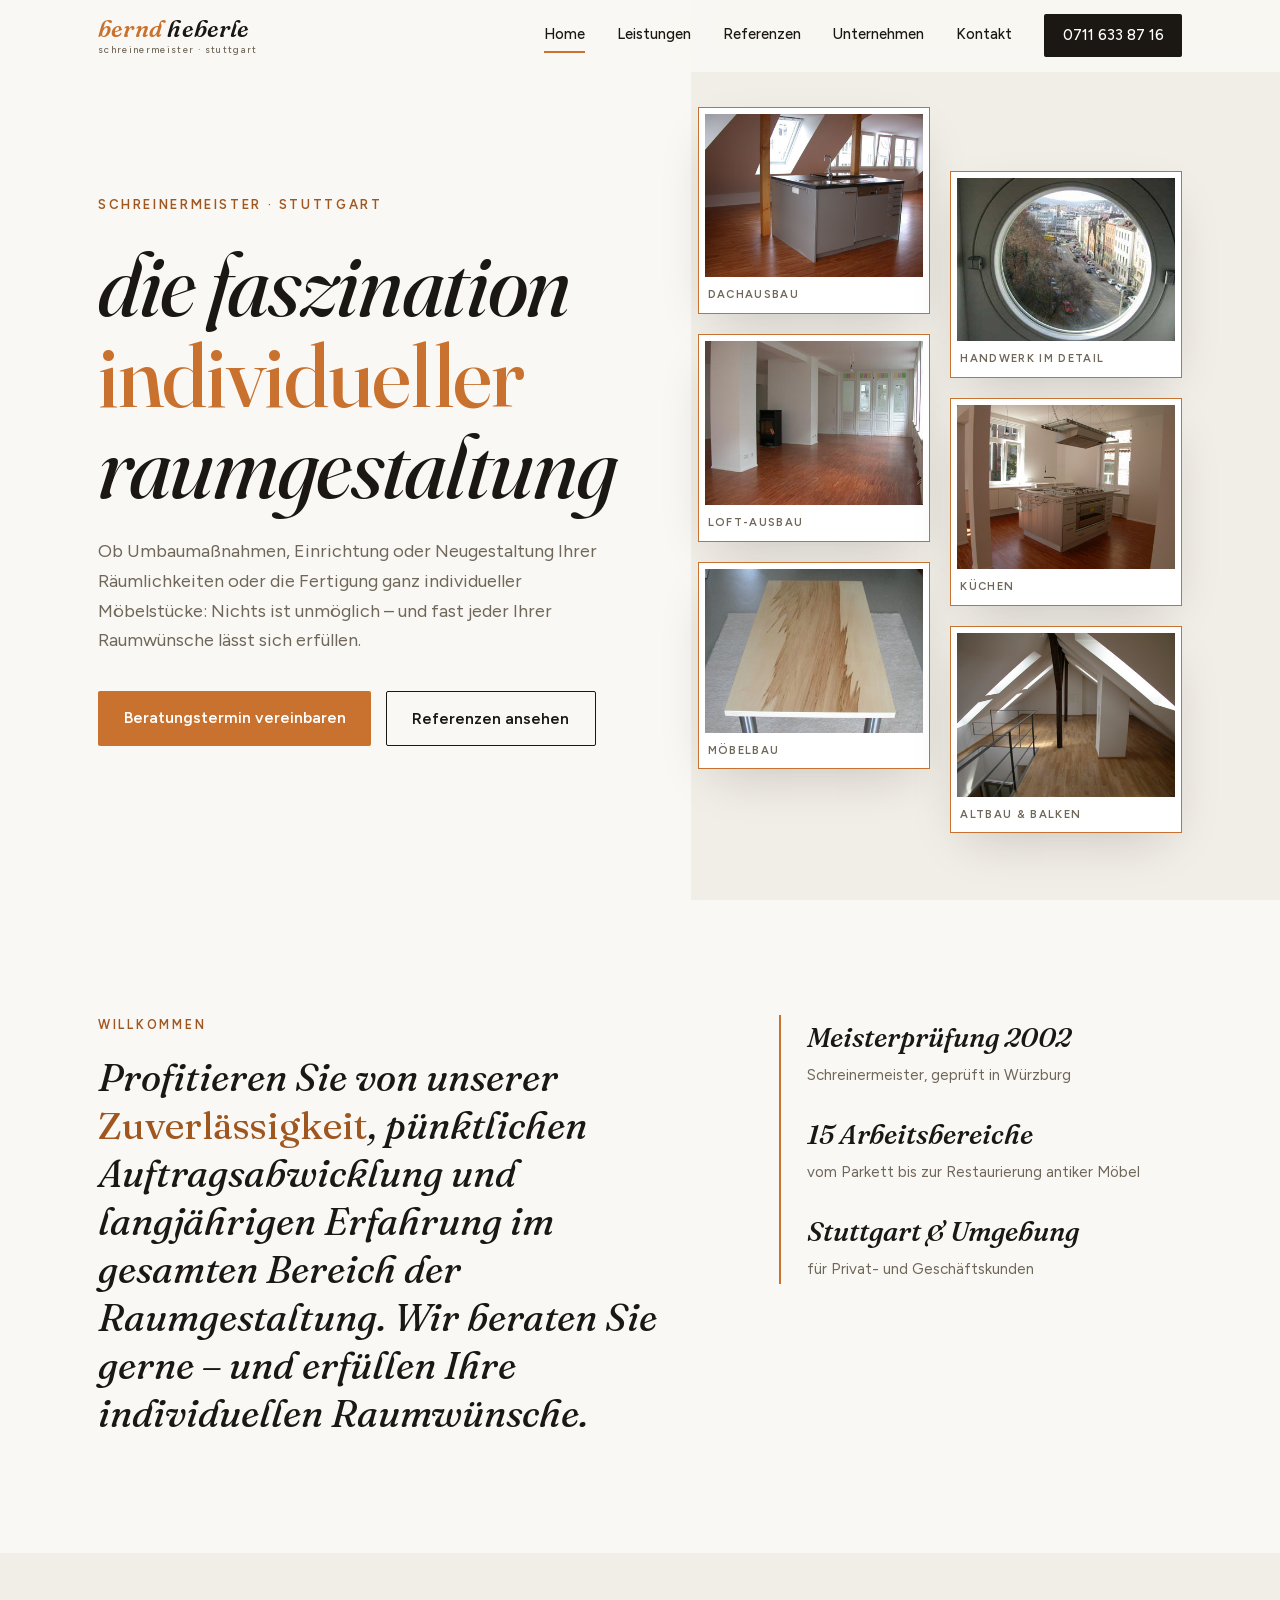
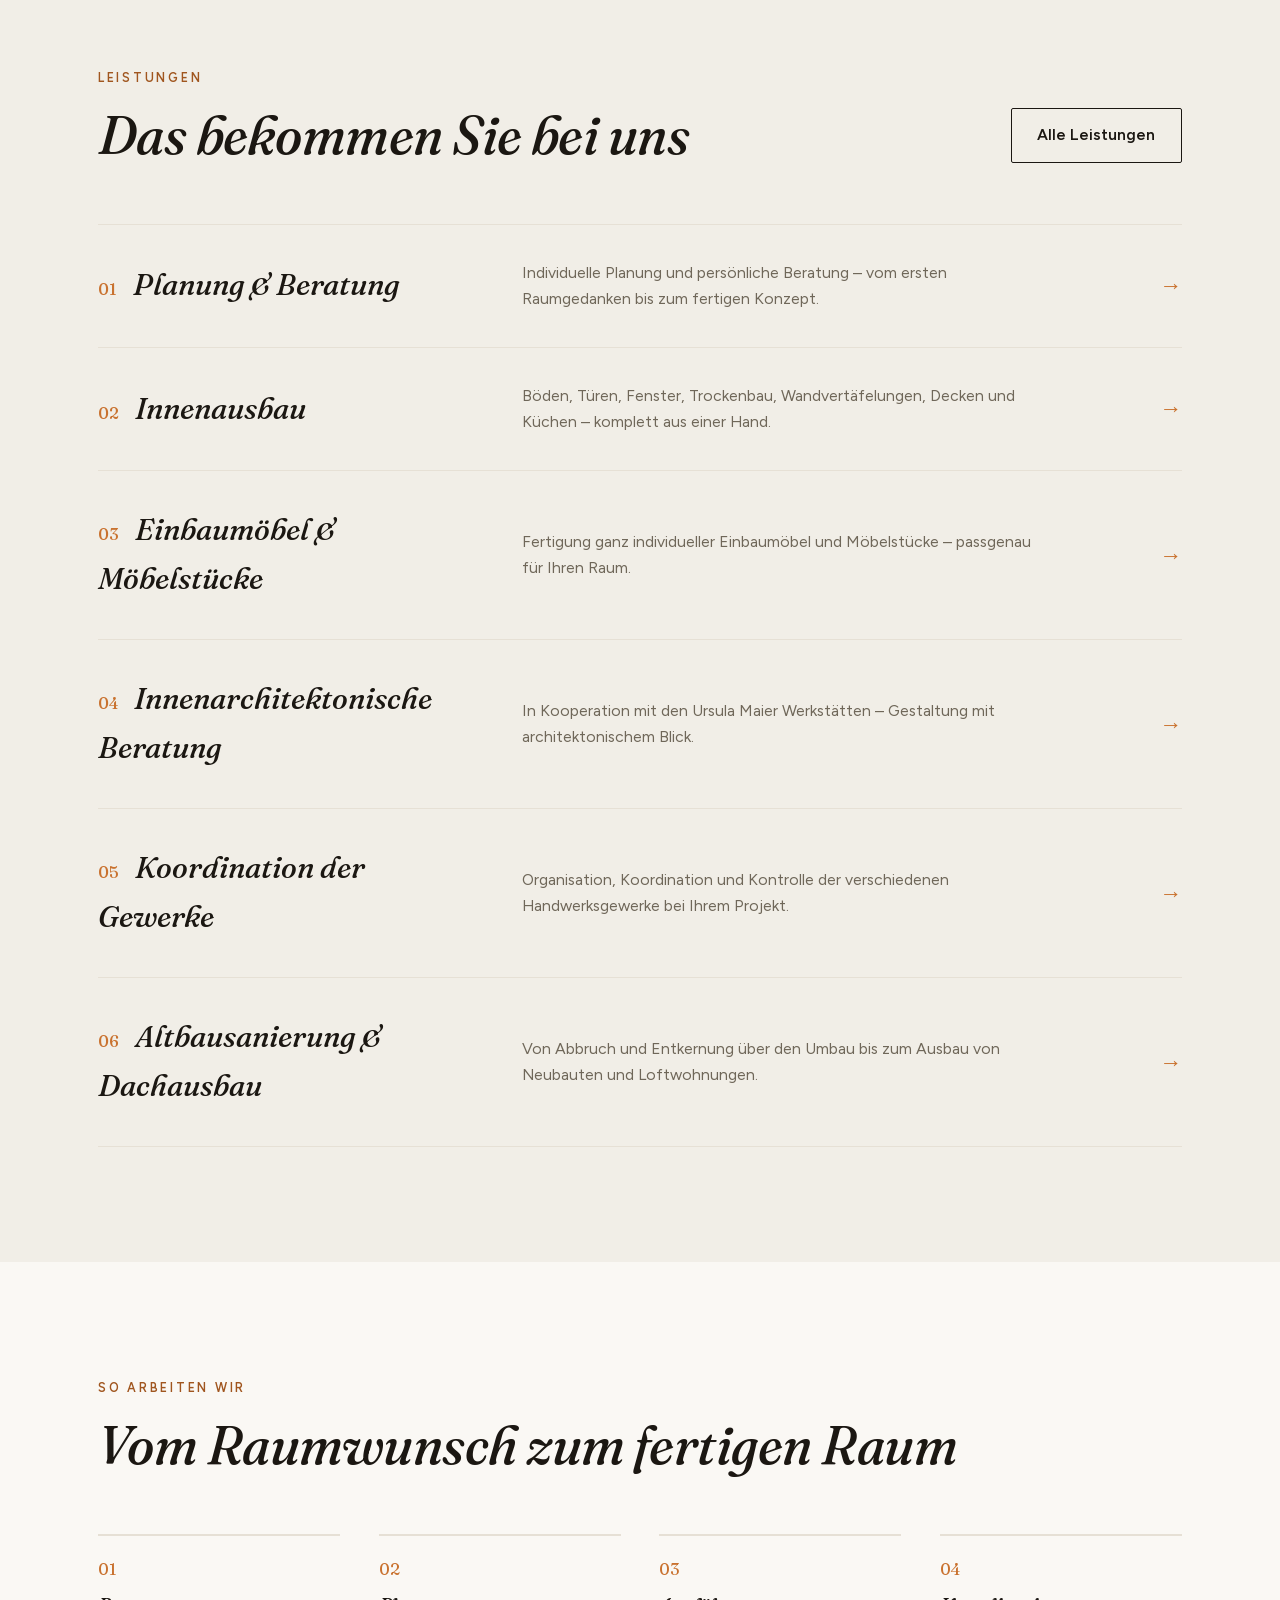
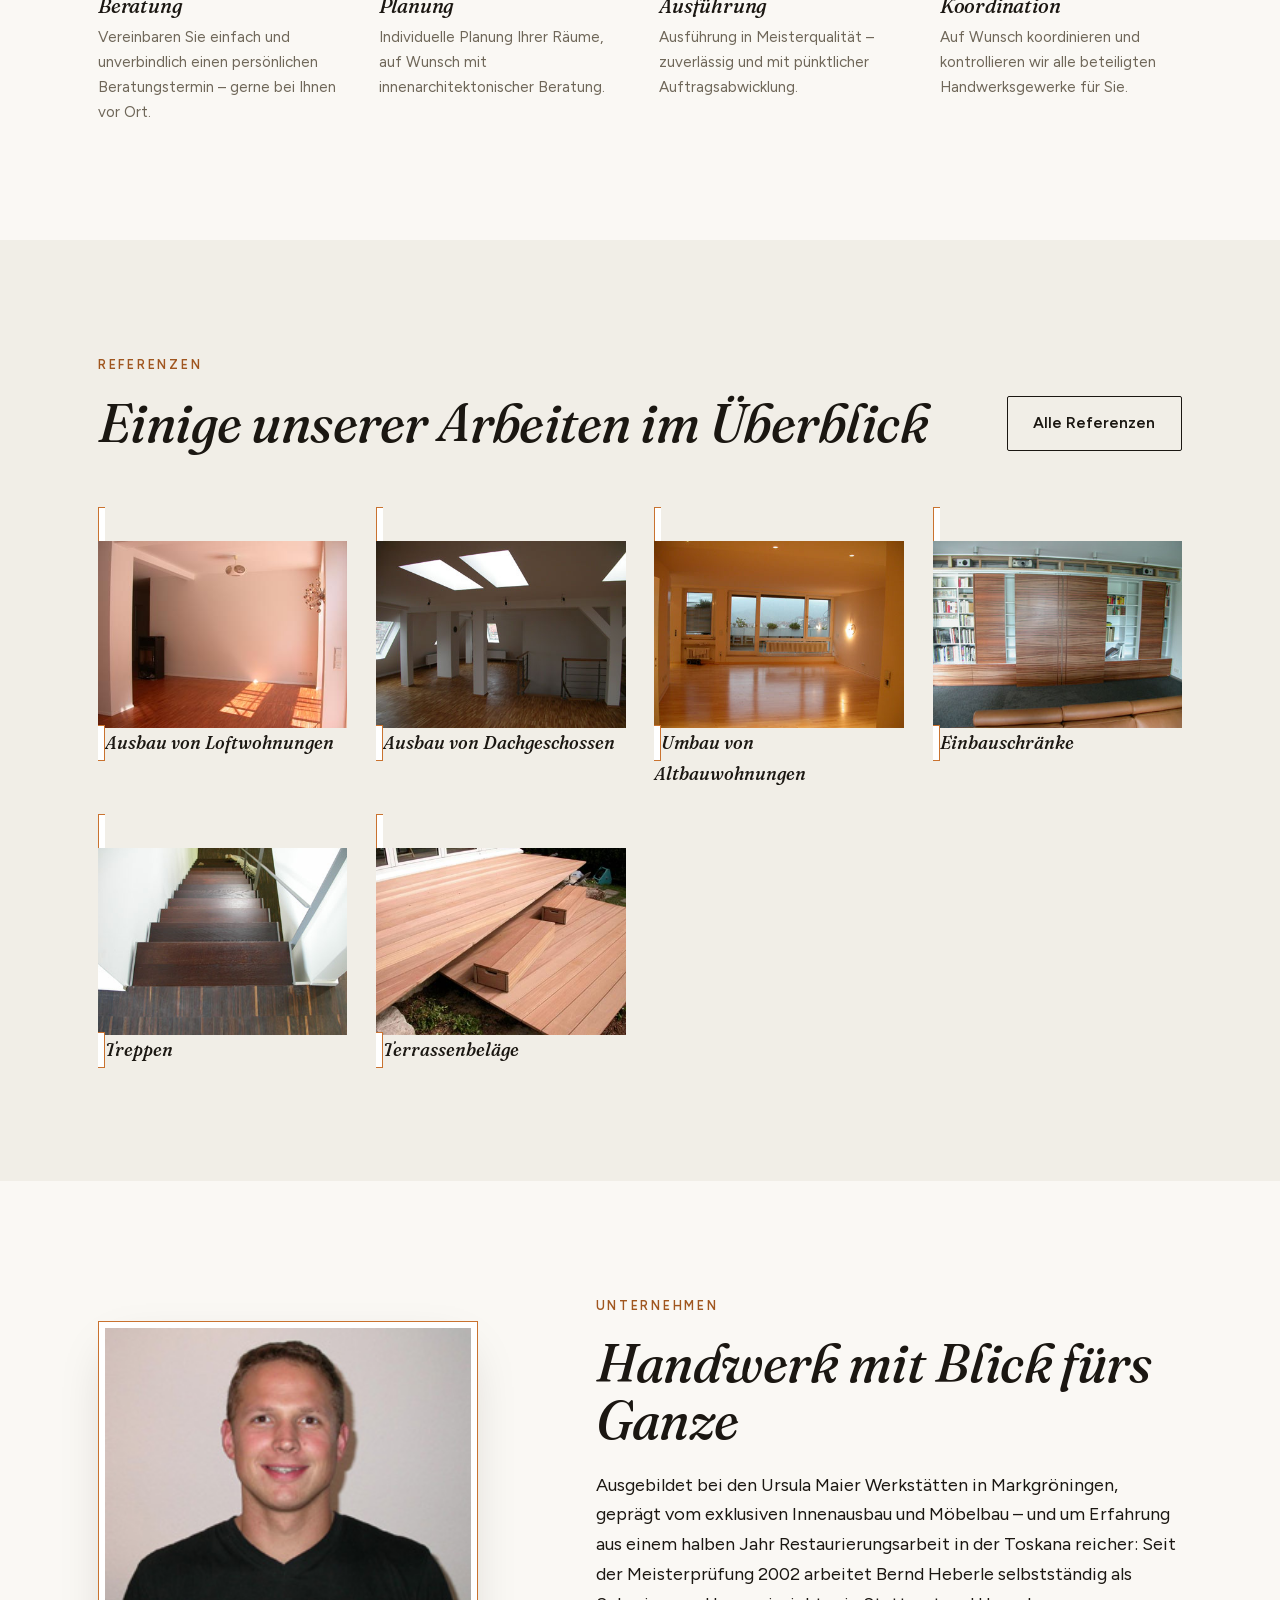
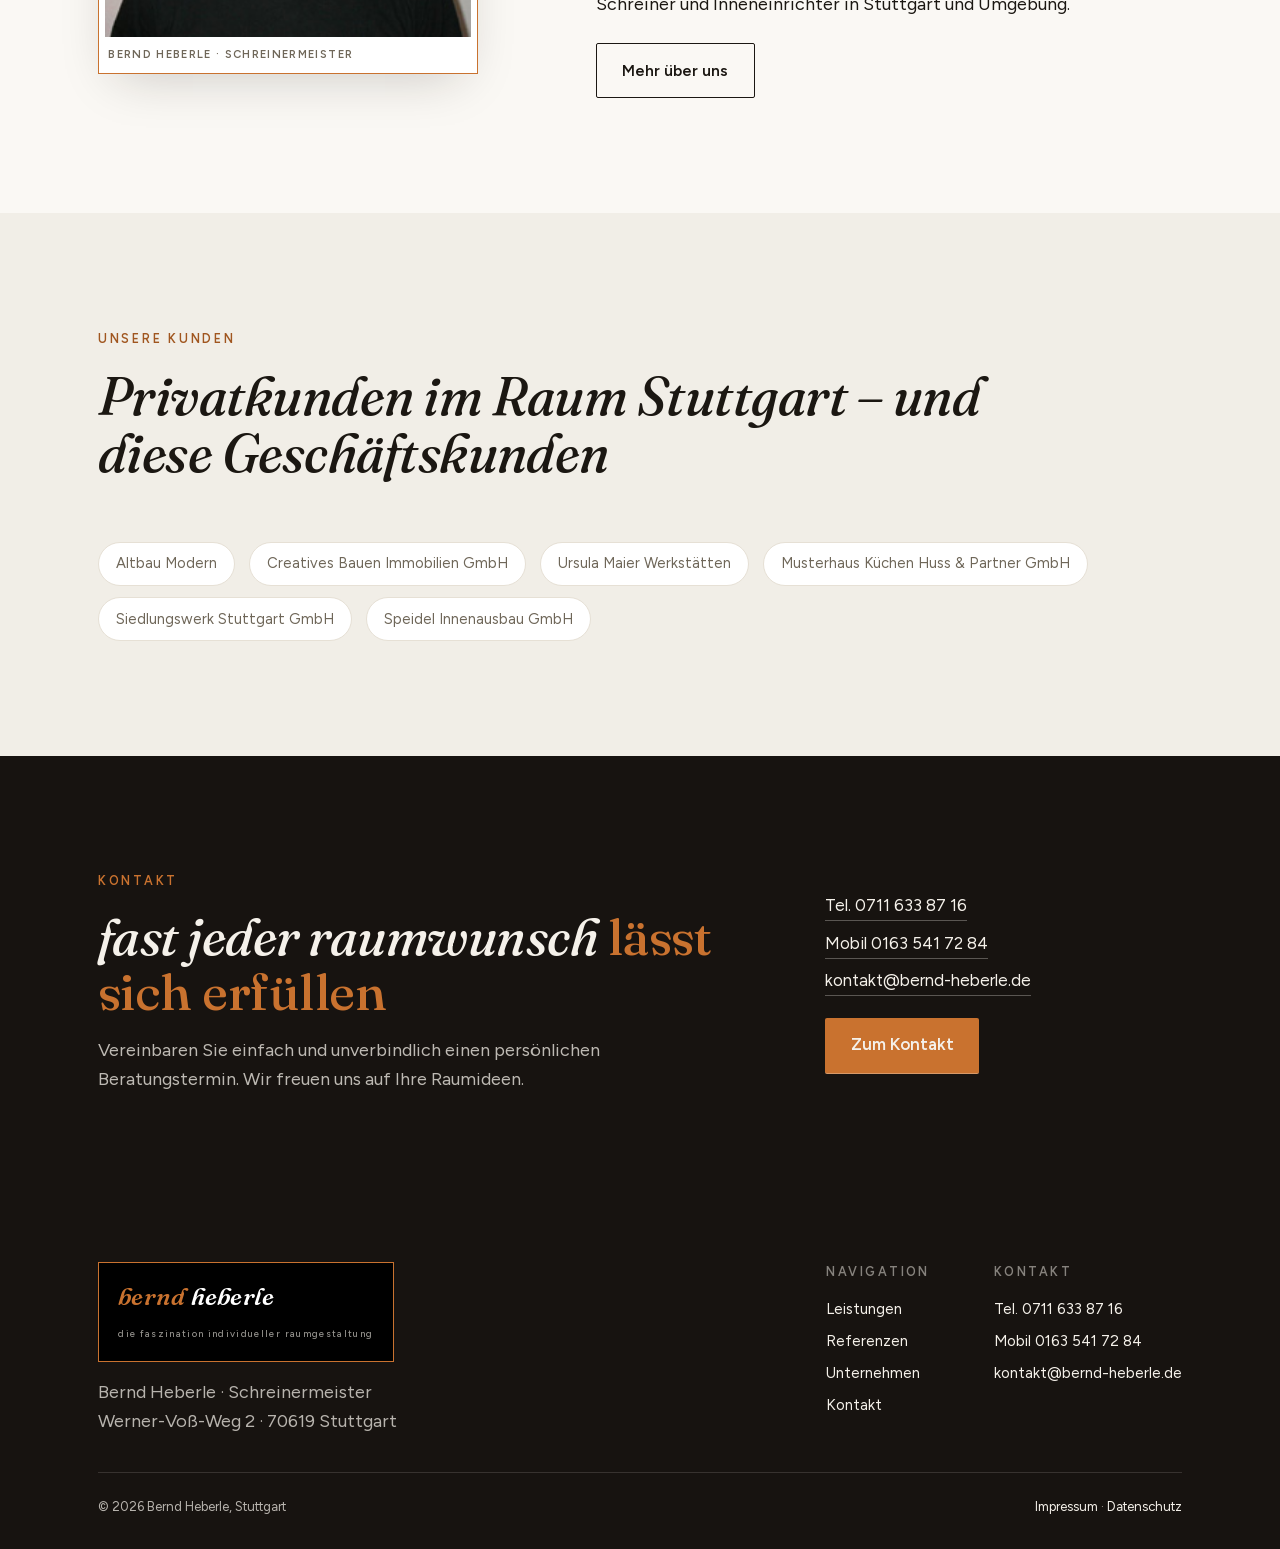
==== index.html @ 31921770 "Relaunch-Vorschau Bernd Heberle Schreinerei (Stuttgart)" ====
<!DOCTYPE html>
<html lang="de">
<head>
<meta charset="UTF-8">
<meta name="viewport" content="width=device-width, initial-scale=1.0">
<meta name="robots" content="noindex, nofollow">
<title>Bernd Heberle – Schreinermeister Stuttgart | Die Faszination individueller Raumgestaltung</title>
<meta name="description" content="Bernd Heberle, Schreinermeister in Stuttgart: individuelle Raumgestaltung, Innenausbau, Einbaumöbel, Altbausanierung und Dachausbau – Beratung, Planung und Ausführung aus einer Hand.">
<link rel="preload" href="fonts/fraunces-var-latin.woff2" as="font" type="font/woff2" crossorigin>
<link rel="preload" href="fonts/figtree-var-latin.woff2" as="font" type="font/woff2" crossorigin>
<link rel="icon" href="favicon.svg" type="image/svg+xml">
<link rel="stylesheet" href="css/style.css">
<script type="application/ld+json">
{
  "@context": "https://schema.org",
  "@type": "LocalBusiness",
  "name": "Bernd Heberle – Schreinermeister",
  "description": "Individuelle Raumgestaltung, Innenausbau, Einbaumöbel, Altbausanierung und Dachausbau in Stuttgart und Umgebung.",
  "address": {
    "@type": "PostalAddress",
    "streetAddress": "Werner-Voß-Weg 2",
    "postalCode": "70619",
    "addressLocality": "Stuttgart",
    "addressCountry": "DE"
  },
  "telephone": "+4971163387 16",
  "email": "kontakt@bernd-heberle.de",
  "url": "https://www.bernd-heberle.de/",
  "areaServed": "Stuttgart und Umgebung"
}
</script>
</head>
<body>
<a class="skip" href="#main">Zum Inhalt springen</a>

<header class="nav" id="nav">
  <div class="nav__inner">
    <a class="brand" href="index.html" aria-label="bernd heberle – Startseite">
      <span class="brand__mark"><em>bernd</em>&nbsp;heberle</span>
      <span class="brand__sub">schreinermeister · stuttgart</span>
    </a>
    <button class="nav__burger" id="navBurger" aria-label="Menü öffnen" aria-expanded="false">
      <span></span><span></span><span></span>
    </button>
    <nav class="nav__links" aria-label="Hauptnavigation">
      <a href="index.html" aria-current="page">Home</a>
      <a href="leistungen.html">Leistungen</a>
      <a href="referenzen.html">Referenzen</a>
      <a href="unternehmen.html">Unternehmen</a>
      <a href="kontakt.html">Kontakt</a>
      <a class="nav__cta" href="tel:+497116338716">0711 633 87 16</a>
    </nav>
  </div>
</header>

<main id="main">

  <!-- Signature: Foto-Mosaik aus echten Projekten -->
  <section class="hero">
    <div class="wrap hero__inner">
      <div>
        <p class="hero__eyeline">Schreinermeister · Stuttgart</p>
        <h1 class="hero__title">die faszination <em>individueller</em> raumgestaltung</h1>
        <p class="hero__copy">Ob Umbaumaßnahmen, Einrichtung oder Neugestaltung Ihrer Räumlichkeiten
        oder die Fertigung ganz individueller Möbelstücke: Nichts ist unmöglich – und fast jeder
        Ihrer Raumwünsche lässt sich erfüllen.</p>
        <div class="hero__ctas">
          <a class="btn btn--primary" href="kontakt.html">Beratungstermin vereinbaren</a>
          <a class="btn btn--ghost" href="referenzen.html">Referenzen ansehen</a>
        </div>
      </div>
      <div class="mosaic" aria-label="Echte Projekte von Bernd Heberle">
        <div class="mosaic__col mosaic__col--a">
          <figure class="plate">
            <img src="img/referenzen/dachgeschoss/dach003.jpg" width="400" height="300" alt="Ausgebautes Dachgeschoss mit Kücheninsel und Dachfenstern" fetchpriority="high">
            <figcaption>Dachausbau</figcaption>
          </figure>
          <figure class="plate">
            <img src="img/referenzen/loft/loft-n04.jpg" width="400" height="300" alt="Heller Loftraum mit Kaminofen und Parkettboden">
            <figcaption>Loft-Ausbau</figcaption>
          </figure>
          <figure class="plate">
            <img src="img/referenzen/moebel/005.jpg" width="400" height="300" alt="Tischplatte aus Massivholz mit markanter Maserung">
            <figcaption>Möbelbau</figcaption>
          </figure>
        </div>
        <div class="mosaic__col mosaic__col--b">
          <figure class="plate">
            <img src="img/referenzen/dach/pfizer/n08.jpg" width="400" height="300" alt="Rundfenster mit Blick über die Stadt nach dem Dachausbau">
            <figcaption>Handwerk im Detail</figcaption>
          </figure>
          <figure class="plate">
            <img src="img/referenzen/kueche/kueche01.jpg" width="400" height="300" alt="Offene Küche mit freistehender Kochinsel">
            <figcaption>Küchen</figcaption>
          </figure>
          <figure class="plate">
            <img src="img/referenzen/dachgeschoss/dachg15.jpg" width="400" height="300" alt="Dachgeschoss mit sichtbaren Holzbalken und Galerie">
            <figcaption>Altbau &amp; Balken</figcaption>
          </figure>
        </div>
      </div>
    </div>
  </section>

  <!-- Intro / Vertrauen -->
  <section class="section">
    <div class="wrap intro__grid">
      <div class="reveal">
        <span class="kicker">Willkommen</span>
        <p class="intro__claim">Profitieren Sie von unserer <em>Zuverlässigkeit</em>, pünktlichen
        Auftragsabwicklung und langjährigen Erfahrung im gesamten Bereich der Raumgestaltung.
        Wir beraten Sie gerne – und erfüllen Ihre individuellen Raumwünsche.</p>
      </div>
      <div class="intro__facts reveal">
        <div><strong>Meister&shy;prüfung 2002</strong><span>Schreinermeister, geprüft in Würzburg</span></div>
        <div><strong>15 Arbeits&shy;bereiche</strong><span>vom Parkett bis zur Restaurierung antiker Möbel</span></div>
        <div><strong>Stuttgart &amp; Umgebung</strong><span>für Privat- und Geschäftskunden</span></div>
      </div>
    </div>
  </section>

  <!-- Leistungen -->
  <section class="section section--alt">
    <div class="wrap">
      <div class="section-head section-head--split">
        <div>
          <span class="kicker">Leistungen</span>
          <h2 class="section-title">Das bekommen Sie bei uns</h2>
        </div>
        <a class="btn btn--ghost" href="leistungen.html">Alle Leistungen</a>
      </div>
    </div>
    <div class="wrap">
      <div class="leist">
        <a class="leist__row reveal" href="leistungen.html#planung">
          <span class="leist__name"><span class="leist__num">01</span>Planung &amp; Beratung</span>
          <span class="leist__desc">Individuelle Planung und persönliche Beratung – vom ersten Raumgedanken bis zum fertigen Konzept.</span>
          <span class="leist__arrow">→</span>
        </a>
        <a class="leist__row reveal" href="leistungen.html#innenausbau">
          <span class="leist__name"><span class="leist__num">02</span>Innenausbau</span>
          <span class="leist__desc">Böden, Türen, Fenster, Trockenbau, Wandvertäfelungen, Decken und Küchen – komplett aus einer Hand.</span>
          <span class="leist__arrow">→</span>
        </a>
        <a class="leist__row reveal" href="leistungen.html#moebel">
          <span class="leist__name"><span class="leist__num">03</span>Einbaumöbel &amp; Möbelstücke</span>
          <span class="leist__desc">Fertigung ganz individueller Einbaumöbel und Möbelstücke – passgenau für Ihren Raum.</span>
          <span class="leist__arrow">→</span>
        </a>
        <a class="leist__row reveal" href="leistungen.html#innenarchitektur">
          <span class="leist__name"><span class="leist__num">04</span>Innenarchitektonische Beratung</span>
          <span class="leist__desc">In Kooperation mit den Ursula Maier Werkstätten – Gestaltung mit architektonischem Blick.</span>
          <span class="leist__arrow">→</span>
        </a>
        <a class="leist__row reveal" href="leistungen.html#koordination">
          <span class="leist__name"><span class="leist__num">05</span>Koordination der Gewerke</span>
          <span class="leist__desc">Organisation, Koordination und Kontrolle der verschiedenen Handwerksgewerke bei Ihrem Projekt.</span>
          <span class="leist__arrow">→</span>
        </a>
        <a class="leist__row reveal" href="leistungen.html#sanierung">
          <span class="leist__name"><span class="leist__num">06</span>Altbausanierung &amp; Dachausbau</span>
          <span class="leist__desc">Von Abbruch und Entkernung über den Umbau bis zum Ausbau von Neubauten und Loftwohnungen.</span>
          <span class="leist__arrow">→</span>
        </a>
      </div>
    </div>
  </section>

  <!-- Prozess -->
  <section class="section">
    <div class="wrap">
      <div class="section-head">
        <span class="kicker">So arbeiten wir</span>
        <h2 class="section-title">Vom Raumwunsch zum fertigen Raum</h2>
      </div>
      <div class="prozess">
        <div class="prozess__step reveal">
          <h3>Beratung</h3>
          <p>Vereinbaren Sie einfach und unverbindlich einen persönlichen Beratungstermin – gerne bei Ihnen vor Ort.</p>
        </div>
        <div class="prozess__step reveal">
          <h3>Planung</h3>
          <p>Individuelle Planung Ihrer Räume, auf Wunsch mit innenarchitektonischer Beratung.</p>
        </div>
        <div class="prozess__step reveal">
          <h3>Ausführung</h3>
          <p>Ausführung in Meisterqualität – zuverlässig und mit pünktlicher Auftragsabwicklung.</p>
        </div>
        <div class="prozess__step reveal">
          <h3>Koordination</h3>
          <p>Auf Wunsch koordinieren und kontrollieren wir alle beteiligten Handwerksgewerke für Sie.</p>
        </div>
      </div>
    </div>
  </section>

  <!-- Referenzen-Teaser -->
  <section class="section section--alt">
    <div class="wrap">
      <div class="section-head section-head--split">
        <div>
          <span class="kicker">Referenzen</span>
          <h2 class="section-title">Einige unserer Arbeiten im Überblick</h2>
        </div>
        <a class="btn btn--ghost" href="referenzen.html">Alle Referenzen</a>
      </div>
      <div class="refgrid">
        <a class="refcard reveal" href="referenzen.html#loft">
          <span class="plate"><img src="img/referenzen/loft/loft-n05.jpg" loading="lazy" width="400" height="300" alt="Ausgebaute Loftwohnung mit hellem Parkett"></span>
          <span class="refcard__name">Ausbau von Loftwohnungen</span>
        </a>
        <a class="refcard reveal" href="referenzen.html#dachgeschoss">
          <span class="plate"><img src="img/referenzen/dachgeschoss/dachg06.jpg" loading="lazy" width="400" height="300" alt="Dachgeschoss mit Oberlichtern und freigelegten Balken"></span>
          <span class="refcard__name">Ausbau von Dachgeschossen</span>
        </a>
        <a class="refcard reveal" href="referenzen.html#altbau">
          <span class="plate"><img src="img/referenzen/altbau/altbau05.jpg" loading="lazy" width="400" height="300" alt="Sanierte Altbauwohnung mit Parkett und großen Fenstern"></span>
          <span class="refcard__name">Umbau von Altbauwohnungen</span>
        </a>
        <a class="refcard reveal" href="referenzen.html#einbau">
          <span class="plate"><img src="img/referenzen/einbau/einbau24.jpg" loading="lazy" width="400" height="300" alt="Raumhohe Einbau-Bibliothek aus Holz mit Sofa"></span>
          <span class="refcard__name">Einbauschränke</span>
        </a>
        <a class="refcard reveal" href="referenzen.html#treppen">
          <span class="plate"><img src="img/referenzen/treppen/treppe03.jpg" loading="lazy" width="400" height="300" alt="Massive Holztreppe in dunklem Holz"></span>
          <span class="refcard__name">Treppen</span>
        </a>
        <a class="refcard reveal" href="referenzen.html#terrasse">
          <span class="plate"><img src="img/referenzen/terrasse/terasse03.jpg" loading="lazy" width="400" height="300" alt="Neu verlegter Terrassenbelag aus Holzdielen"></span>
          <span class="refcard__name">Terrassenbeläge</span>
        </a>
      </div>
    </div>
  </section>

  <!-- Über uns -->
  <section class="section">
    <div class="wrap ueber__grid">
      <div class="ueber__portrait reveal">
        <figure class="plate">
          <img src="img/bernd01.jpg" loading="lazy" width="260" height="220" alt="Bernd Heberle, Schreinermeister aus Stuttgart">
          <figcaption>Bernd Heberle · Schreinermeister</figcaption>
        </figure>
      </div>
      <div class="ueber__text reveal">
        <span class="kicker">Unternehmen</span>
        <h2 class="section-title">Handwerk mit Blick fürs Ganze</h2>
        <p>Ausgebildet bei den Ursula Maier Werkstätten in Markgröningen, geprägt vom exklusiven
        Innenausbau und Möbelbau – und um Erfahrung aus einem halben Jahr Restaurierungsarbeit
        in der Toskana reicher: Seit der Meisterprüfung 2002 arbeitet Bernd Heberle selbstständig
        als Schreiner und Inneneinrichter in Stuttgart und Umgebung.</p>
        <p style="margin-top:1.5rem"><a class="btn btn--ghost" href="unternehmen.html">Mehr über uns</a></p>
      </div>
    </div>
  </section>

  <!-- Geschäftskunden -->
  <section class="section section--alt">
    <div class="wrap">
      <div class="section-head">
        <span class="kicker">Unsere Kunden</span>
        <h2 class="section-title">Privatkunden im Raum Stuttgart – und diese Geschäftskunden</h2>
      </div>
      <ul class="kunden reveal">
        <li>Altbau Modern</li>
        <li>Creatives Bauen Immobilien GmbH</li>
        <li>Ursula Maier Werkstätten</li>
        <li>Musterhaus Küchen Huss &amp; Partner GmbH</li>
        <li>Siedlungswerk Stuttgart GmbH</li>
        <li>Speidel Innenausbau GmbH</li>
      </ul>
    </div>
  </section>

  <!-- CTA -->
  <section class="section cta-band">
    <div class="wrap cta-band__inner">
      <div class="reveal">
        <span class="kicker">Kontakt</span>
        <h2>fast jeder raumwunsch <em>lässt sich erfüllen</em></h2>
        <p>Vereinbaren Sie einfach und unverbindlich einen persönlichen Beratungstermin.
        Wir freuen uns auf Ihre Raumideen.</p>
      </div>
      <div class="cta-band__kontakt reveal">
        <a href="tel:+497116338716">Tel. 0711 633 87 16</a>
        <a href="tel:+491635417284">Mobil 0163 541 72 84</a>
        <a href="mailto:kontakt@bernd-heberle.de">kontakt@bernd-heberle.de</a>
        <a class="btn btn--primary" href="kontakt.html" style="margin-top:0.8rem">Zum Kontakt</a>
      </div>
    </div>
  </section>

</main>

<footer class="footer">
  <div class="wrap">
    <div class="footer__grid">
      <div>
        <div class="footer__brandbox">
          <span class="brand__mark"><em>bernd</em>&nbsp;heberle</span><br>
          <span class="brand__sub">die faszination individueller raumgestaltung</span>
        </div>
        <p>Bernd Heberle · Schreinermeister<br>Werner-Voß-Weg 2 · 70619 Stuttgart</p>
      </div>
      <div class="footer__col">
        <h4>Navigation</h4>
        <ul>
          <li><a href="leistungen.html">Leistungen</a></li>
          <li><a href="referenzen.html">Referenzen</a></li>
          <li><a href="unternehmen.html">Unternehmen</a></li>
          <li><a href="kontakt.html">Kontakt</a></li>
        </ul>
      </div>
      <div class="footer__col">
        <h4>Kontakt</h4>
        <ul>
          <li><a href="tel:+497116338716">Tel. 0711 633 87 16</a></li>
          <li><a href="tel:+491635417284">Mobil 0163 541 72 84</a></li>
          <li><a href="mailto:kontakt@bernd-heberle.de">kontakt@bernd-heberle.de</a></li>
        </ul>
      </div>
    </div>
    <div class="footer__meta">
      <span>© 2026 Bernd Heberle, Stuttgart</span>
      <span><a href="impressum.html">Impressum</a> · <a href="datenschutz.html">Datenschutz</a></span>
    </div>
  </div>
</footer>

<script src="js/main.js"></script>
</body>
</html>
---- css/style.css ----
/* ============================================================
   bernd heberle — die faszination individueller raumgestaltung
   Relaunch-Vorschau · Lumio
   Designsystem: warm-edel-handwerklich, hell, Terrakotta-Akzent
   ============================================================ */

/* ---------- Fonts (selbst gehostet) ---------- */
@font-face {
  font-family: "Fraunces";
  src: url("../fonts/fraunces-var-latin.woff2") format("woff2");
  font-weight: 300 700;
  font-stretch: 75% 125%;
  font-style: normal;
  font-display: swap;
}
@font-face {
  font-family: "Fraunces";
  src: url("../fonts/fraunces-italic-var-latin.woff2") format("woff2");
  font-weight: 300 700;
  font-style: italic;
  font-display: swap;
}
@font-face {
  font-family: "Figtree";
  src: url("../fonts/figtree-var-latin.woff2") format("woff2");
  font-weight: 300 700;
  font-style: normal;
  font-display: swap;
}

/* ---------- Token ---------- */
:root {
  --bg: #faf8f4;
  --bg-alt: #f1eee7;
  --ink: #1b1712;
  --muted: #6f6759;
  --accent: #c9722f;
  --accent-deep: #a0561f;
  --accent-soft: #f3e2d1;
  --line: #e6e0d5;
  --dark: #171310;
  --dark-ink: #f5f1ea;
  --serif: "Fraunces", Georgia, serif;
  --sans: "Figtree", "Helvetica Neue", Arial, sans-serif;
  --wrap: 1180px;
  --pad: clamp(1.25rem, 4vw, 3rem);
  --radius: 2px;
  --shadow: 0 18px 50px -18px rgba(27, 23, 18, 0.22);
  --ease: cubic-bezier(0.22, 1, 0.36, 1);
}

/* ---------- Reset ---------- */
*, *::before, *::after { box-sizing: border-box; margin: 0; padding: 0; }
html { scroll-behavior: smooth; }
@media (prefers-reduced-motion: reduce) {
  html { scroll-behavior: auto; }
}
body {
  font-family: var(--sans);
  font-weight: 400;
  font-size: clamp(1rem, 0.95rem + 0.25vw, 1.125rem);
  line-height: 1.65;
  color: var(--ink);
  background: var(--bg);
  overflow-x: hidden;
  -webkit-font-smoothing: antialiased;
}
img { max-width: 100%; display: block; }
a { color: inherit; }
ul { list-style: none; }
::selection { background: var(--accent); color: #fff; }

.wrap { max-width: var(--wrap); margin-inline: auto; padding-inline: var(--pad); }

/* ---------- Typo-Bausteine ---------- */
h1, h2, h3 { font-family: var(--serif); font-weight: 480; line-height: 1.08; letter-spacing: -0.01em; }
.kicker {
  display: block;
  font-family: var(--sans);
  font-size: 0.78rem;
  font-weight: 600;
  letter-spacing: 0.22em;
  text-transform: uppercase;
  color: var(--accent-deep);
  margin-bottom: 1.1rem;
}
.section-title {
  font-size: clamp(1.9rem, 1.4rem + 2.6vw, 3.3rem);
  max-width: 18em;
}
.lede { font-size: clamp(1.05rem, 1rem + 0.4vw, 1.3rem); color: var(--muted); max-width: 34em; }

/* ============================================================
   Navigation
   ============================================================ */
.nav {
  position: fixed;
  inset: 0 0 auto 0;
  z-index: 60;
  background: rgba(250, 248, 244, 0.92);
  -webkit-backdrop-filter: blur(10px);
  backdrop-filter: blur(10px);
  border-bottom: 1px solid transparent;
  transition: border-color 0.3s;
}
.nav.scrolled { border-bottom-color: var(--line); }
.nav__inner {
  max-width: var(--wrap);
  margin-inline: auto;
  padding: 0.85rem var(--pad);
  display: flex;
  align-items: center;
  justify-content: space-between;
  gap: 1.5rem;
}

/* Wortmarke — Echo des alten Logo-Blocks (schwarz, „bernd" in Orange) */
.brand { display: inline-flex; flex-direction: column; text-decoration: none; line-height: 1; }
.brand__mark {
  font-family: var(--serif);
  font-size: 1.45rem;
  font-weight: 560;
  letter-spacing: 0.01em;
}
.brand__mark em { font-style: normal; color: var(--accent); }
.brand__sub {
  margin-top: 0.3rem;
  font-size: 0.6rem;
  font-weight: 500;
  letter-spacing: 0.14em;
  color: var(--muted);
}
.nav__links { display: flex; gap: clamp(1rem, 2.5vw, 2.1rem); align-items: center; }
.nav__links a {
  text-decoration: none;
  font-size: 0.92rem;
  font-weight: 500;
  color: var(--ink);
  padding: 0.3rem 0;
  border-bottom: 2px solid transparent;
  transition: color 0.2s, border-color 0.2s;
}
.nav__links a:hover { color: var(--accent-deep); }
.nav__links a[aria-current="page"] { border-bottom-color: var(--accent); }
.nav__cta {
  text-decoration: none;
  font-weight: 600;
  font-size: 0.92rem;
  color: #fff !important;
  background: var(--ink);
  padding: 0.6rem 1.15rem !important;
  border-radius: var(--radius);
  border-bottom: none !important;
  transition: background 0.2s;
  white-space: nowrap;
}
.nav__cta:hover { background: var(--accent-deep); color: #fff !important; }

.nav__burger {
  display: none;
  background: none;
  border: 0;
  width: 44px;
  height: 44px;
  cursor: pointer;
  position: relative;
  z-index: 70;
}
.nav__burger span {
  display: block;
  width: 24px;
  height: 2px;
  background: var(--ink);
  margin: 5px auto;
  transition: transform 0.3s, opacity 0.3s;
}
.nav.open .nav__burger span:nth-child(1) { transform: translateY(7px) rotate(45deg); }
.nav.open .nav__burger span:nth-child(2) { opacity: 0; }
.nav.open .nav__burger span:nth-child(3) { transform: translateY(-7px) rotate(-45deg); }

@media (max-width: 840px) {
  .nav__burger { display: block; }
  .nav__links {
    /* Achtung: backdrop-filter der .nav macht diese fixed-Box relativ zur Nav */
    position: fixed;
    top: 0;
    left: 0;
    right: 0;
    height: 100vh;
    background: var(--bg);
    flex-direction: column;
    justify-content: center;
    gap: 1.6rem;
    transform: translateY(-102%);
    visibility: hidden;
    transition: transform 0.45s var(--ease), visibility 0s linear 0.45s;
  }
  .nav.open .nav__links {
    transform: translateY(0);
    visibility: visible;
    transition: transform 0.45s var(--ease);
  }
  .nav__links a { font-size: 1.35rem; font-family: var(--serif); }
}

/* ============================================================
   Hero — Signature: Foto-Mosaik in Parallax-Ebenen
   ============================================================ */
.hero {
  position: relative;
  min-height: 100svh;
  display: flex;
  align-items: center;
  padding-top: 6.5rem;
  padding-bottom: 4rem;
  overflow: hidden;
}
.hero__inner {
  position: relative;
  z-index: 3;
  display: grid;
  grid-template-columns: minmax(0, 1.05fr) minmax(0, 0.95fr);
  gap: clamp(2rem, 5vw, 5rem);
  align-items: center;
  width: 100%;
}
.hero__eyeline {
  font-size: 0.82rem;
  font-weight: 600;
  letter-spacing: 0.2em;
  text-transform: uppercase;
  color: var(--accent-deep);
  margin-bottom: 1.4rem;
}
.hero__title {
  font-size: clamp(2.6rem, 1.6rem + 5.4vw, 5.6rem);
  font-weight: 440;
  line-height: 1.02;
  letter-spacing: -0.015em;
  text-transform: lowercase;
  max-width: 9.5em;
}
.hero__title em {
  font-style: italic;
  font-weight: 480;
  color: var(--accent);
}
.hero__copy { margin-top: 1.6rem; max-width: 30em; color: var(--muted); }
.hero__ctas { margin-top: 2.2rem; display: flex; flex-wrap: wrap; gap: 0.9rem; }

.btn {
  display: inline-block;
  text-decoration: none;
  font-weight: 600;
  font-size: 0.98rem;
  padding: 0.85rem 1.6rem;
  border-radius: var(--radius);
  transition: background 0.2s, color 0.2s, border-color 0.2s, transform 0.2s;
}
.btn--primary { background: var(--accent); color: #fff; }
.btn--primary:hover { background: var(--accent-deep); }
.btn--ghost { border: 1px solid var(--ink); color: var(--ink); }
.btn--ghost:hover { border-color: var(--accent-deep); color: var(--accent-deep); }
.btn--light { background: #fff; color: var(--ink); }
.btn--light:hover { background: var(--accent-soft); }

/* Mosaik: kleine echte Fotos, orange gerahmt (Echo .bildrahmen1 von 2007) */
.mosaic {
  position: relative;
  display: grid;
  grid-template-columns: repeat(2, 1fr);
  gap: clamp(0.8rem, 1.6vw, 1.3rem);
  align-content: center;
}
.mosaic__col { display: grid; gap: clamp(0.8rem, 1.6vw, 1.3rem); align-content: start; }
.mosaic__col--b { padding-top: clamp(2rem, 5vw, 4.5rem); }
.plate {
  position: relative;
  background: #fff;
  border: 1px solid var(--accent);
  padding: 6px;
  box-shadow: var(--shadow);
}
.plate img { width: 100%; height: auto; }
.plate figcaption {
  padding: 0.5rem 0.2rem 0.2rem;
  font-size: 0.7rem;
  font-weight: 600;
  letter-spacing: 0.12em;
  text-transform: uppercase;
  color: var(--muted);
}
.js .hero .plate { opacity: 0; transform: translateY(28px) scale(0.98); }
.hero .plate.in {
  opacity: 1;
  transform: none;
  transition: opacity 0.9s var(--ease), transform 0.9s var(--ease);
}

/* zarte Hintergrundfläche hinter dem Mosaik */
.hero::after {
  content: "";
  position: absolute;
  top: 0;
  right: 0;
  width: min(46vw, 620px);
  height: 100%;
  background: var(--bg-alt);
  z-index: 1;
}

@media (max-width: 900px) {
  .hero { min-height: auto; padding-top: 7.5rem; }
  .hero__inner { grid-template-columns: 1fr; }
  .hero::after { width: 100%; height: 40%; top: auto; bottom: 0; }
  .mosaic { max-width: 560px; }
}

/* ============================================================
   Sektionen
   ============================================================ */
.section { padding-block: clamp(4rem, 9vw, 7.5rem); }
.section--alt { background: var(--bg-alt); }
.section-head { margin-bottom: clamp(2.2rem, 5vw, 3.8rem); }
.section-head--split {
  display: flex;
  flex-wrap: wrap;
  align-items: flex-end;
  justify-content: space-between;
  gap: 1.5rem;
}

/* Intro (Startseite) */
.intro__grid {
  display: grid;
  grid-template-columns: minmax(0, 1.2fr) minmax(0, 0.8fr);
  gap: clamp(2rem, 6vw, 5rem);
  align-items: start;
}
.intro__claim {
  font-family: var(--serif);
  font-size: clamp(1.5rem, 1.2rem + 1.6vw, 2.4rem);
  font-weight: 440;
  line-height: 1.25;
}
.intro__claim em { font-style: italic; color: var(--accent-deep); }
.intro__facts { display: grid; gap: 1.4rem; border-left: 2px solid var(--accent); padding-left: 1.6rem; }
.intro__facts strong { font-family: var(--serif); font-size: 1.7rem; font-weight: 520; display: block; }
.intro__facts span { color: var(--muted); font-size: 0.95rem; }
@media (max-width: 800px) { .intro__grid { grid-template-columns: 1fr; } }

/* Leistungs-Teaser + Leistungsseite */
.leist { display: grid; gap: 1px; background: var(--line); border-block: 1px solid var(--line); }
.leist__row {
  display: grid;
  grid-template-columns: minmax(0, 0.9fr) minmax(0, 1.4fr) auto;
  gap: clamp(1rem, 3vw, 3rem);
  align-items: center;
  background: var(--bg);
  padding: clamp(1.4rem, 3vw, 2.2rem) 0;
  text-decoration: none;
  transition: background 0.25s;
}
.section--alt .leist__row { background: var(--bg-alt); }
a.leist__row:hover { background: var(--accent-soft); }
.leist__num {
  font-family: var(--serif);
  font-style: italic;
  color: var(--accent);
  font-size: 1rem;
  margin-right: 1rem;
}
.leist__name {
  font-family: var(--serif);
  font-size: clamp(1.25rem, 1.05rem + 1vw, 1.9rem);
  font-weight: 480;
}
.leist__desc { color: var(--muted); font-size: 0.98rem; max-width: 34em; }
.leist__arrow { font-family: var(--serif); font-size: 1.4rem; color: var(--accent); }
@media (max-width: 760px) {
  .leist__row { grid-template-columns: 1fr; gap: 0.5rem; }
  .leist__arrow { display: none; }
}

/* Prozess */
.prozess {
  display: grid;
  grid-template-columns: repeat(4, 1fr);
  gap: clamp(1.4rem, 3vw, 2.6rem);
  counter-reset: schritt;
}
.prozess__step { border-top: 2px solid var(--line); padding-top: 1.3rem; position: relative; }
.prozess__step::before {
  counter-increment: schritt;
  content: counter(schritt, decimal-leading-zero);
  font-family: var(--serif);
  font-style: italic;
  font-size: 1.05rem;
  color: var(--accent);
  display: block;
  margin-bottom: 0.7rem;
}
.prozess__step h3 { font-size: 1.25rem; margin-bottom: 0.5rem; }
.prozess__step p { color: var(--muted); font-size: 0.95rem; }
@media (max-width: 900px) { .prozess { grid-template-columns: repeat(2, 1fr); } }
@media (max-width: 520px) { .prozess { grid-template-columns: 1fr; } }

/* Referenz-Grid (Teaser + Referenzseite) */
.refgrid {
  display: grid;
  grid-template-columns: repeat(auto-fill, minmax(230px, 1fr));
  gap: clamp(1rem, 2.5vw, 1.8rem);
}
.refcard { text-decoration: none; display: block; }
.refcard .plate { box-shadow: none; transition: box-shadow 0.3s, transform 0.3s; }
.refcard:hover .plate { box-shadow: var(--shadow); transform: translateY(-4px); }
.refcard__name {
  margin-top: 0.75rem;
  font-family: var(--serif);
  font-size: 1.12rem;
  font-weight: 500;
}
.refcard__count { font-size: 0.85rem; color: var(--muted); }

/* Galerie-Sektionen auf der Referenzseite */
.galerie { padding-block: clamp(2.5rem, 5vw, 4rem); border-top: 1px solid var(--line); }
.galerie__head { display: flex; align-items: baseline; gap: 1.2rem; flex-wrap: wrap; margin-bottom: 1.6rem; }
.galerie__head h2 { font-size: clamp(1.5rem, 1.2rem + 1.4vw, 2.2rem); }
.galerie__head span { color: var(--muted); font-size: 0.9rem; }
.galerie__grid {
  display: grid;
  grid-template-columns: repeat(auto-fill, minmax(180px, 1fr));
  gap: 0.9rem;
}
.galerie__grid button {
  border: 1px solid var(--accent);
  background: #fff;
  padding: 4px;
  cursor: zoom-in;
  transition: transform 0.25s, box-shadow 0.25s;
}
.galerie__grid button:hover { transform: translateY(-3px); box-shadow: var(--shadow); }
.galerie__grid img { width: 100%; height: 130px; object-fit: cover; }

/* Lightbox */
.lightbox {
  position: fixed;
  inset: 0;
  z-index: 90;
  background: rgba(23, 19, 16, 0.94);
  display: none;
  align-items: center;
  justify-content: center;
  padding: clamp(1rem, 4vw, 3rem);
}
.lightbox.open { display: flex; }
.lightbox img {
  max-width: min(92vw, 900px);
  max-height: 82vh;
  width: auto;
  border: 1px solid var(--accent);
  background: #fff;
  padding: 6px;
}
.lightbox__close, .lightbox__prev, .lightbox__next {
  position: absolute;
  background: none;
  border: 0;
  color: #fff;
  font-size: 2rem;
  font-family: var(--serif);
  cursor: pointer;
  padding: 0.6rem 1rem;
  opacity: 0.8;
}
.lightbox__close:hover, .lightbox__prev:hover, .lightbox__next:hover { opacity: 1; }
.lightbox__close { top: 0.8rem; right: 1rem; }
.lightbox__prev { left: 0.4rem; top: 50%; transform: translateY(-50%); }
.lightbox__next { right: 0.4rem; top: 50%; transform: translateY(-50%); }
.lightbox__caption {
  position: absolute;
  bottom: 1.2rem;
  left: 50%;
  transform: translateX(-50%);
  color: var(--dark-ink);
  font-size: 0.85rem;
  letter-spacing: 0.08em;
}

/* Über-uns-Band (Startseite) + Unternehmensseite */
.ueber__grid {
  display: grid;
  grid-template-columns: minmax(0, 0.85fr) minmax(0, 1.15fr);
  gap: clamp(2rem, 5vw, 4.5rem);
  align-items: center;
}
.ueber__portrait { max-width: 380px; }
.ueber__portrait .plate img { filter: saturate(0.94); }
.ueber__text p + p { margin-top: 1rem; }
.ueber__text .section-title { margin-bottom: 1.4rem; }
@media (max-width: 800px) { .ueber__grid { grid-template-columns: 1fr; } .ueber__portrait { max-width: 300px; } }

/* Zeitleiste (Unternehmen) */
.zeit { display: grid; gap: 0; margin-top: 2rem; }
.zeit__item {
  display: grid;
  grid-template-columns: 7.5rem 1fr;
  gap: 1.6rem;
  padding: 1.3rem 0;
  border-top: 1px solid var(--line);
}
.zeit__jahr { font-family: var(--serif); font-style: italic; font-size: 1.15rem; color: var(--accent-deep); }
.zeit__item p { color: var(--muted); }
.zeit__item h3 { font-size: 1.15rem; margin-bottom: 0.25rem; }
@media (max-width: 560px) { .zeit__item { grid-template-columns: 1fr; gap: 0.3rem; } }

/* Kundenliste */
.kunden { display: flex; flex-wrap: wrap; gap: 0.7rem 0.9rem; }
.kunden li {
  border: 1px solid var(--line);
  background: #fff;
  padding: 0.55rem 1.05rem;
  font-size: 0.92rem;
  color: var(--muted);
  border-radius: 999px;
}

/* Dunkles CTA-Band — Echo des schwarzen Logo-Blocks */
.cta-band { background: var(--dark); color: var(--dark-ink); }
.cta-band .kicker { color: var(--accent); }
.cta-band__inner {
  display: grid;
  grid-template-columns: minmax(0, 1.3fr) minmax(0, 0.7fr);
  gap: clamp(2rem, 5vw, 4rem);
  align-items: center;
}
.cta-band h2 { font-size: clamp(1.9rem, 1.4rem + 2.6vw, 3.2rem); text-transform: lowercase; }
.cta-band h2 em { font-style: italic; color: var(--accent); }
.cta-band p { color: rgba(245, 241, 234, 0.75); margin-top: 1rem; max-width: 30em; }
.cta-band__kontakt { display: grid; gap: 0.55rem; justify-items: start; }
.cta-band__kontakt a {
  color: var(--dark-ink);
  text-decoration: none;
  font-size: 1.05rem;
  border-bottom: 1px solid rgba(245, 241, 234, 0.3);
  transition: border-color 0.2s, color 0.2s;
}
.cta-band__kontakt a:hover { color: var(--accent); border-color: var(--accent); }
@media (max-width: 760px) { .cta-band__inner { grid-template-columns: 1fr; } }

/* Kontaktseite */
.kontakt__grid {
  display: grid;
  grid-template-columns: minmax(0, 1fr) minmax(0, 1fr);
  gap: clamp(2rem, 5vw, 4.5rem);
  align-items: start;
}
.kontakt__liste { display: grid; gap: 1.1rem; }
.kontakt__liste li { display: grid; gap: 0.15rem; border-top: 1px solid var(--line); padding-top: 0.9rem; }
.kontakt__label {
  font-size: 0.75rem;
  font-weight: 600;
  letter-spacing: 0.18em;
  text-transform: uppercase;
  color: var(--muted);
}
.kontakt__liste a { text-decoration: none; font-family: var(--serif); font-size: 1.25rem; }
.kontakt__liste a:hover { color: var(--accent-deep); }
.kontakt__adresse { font-family: var(--serif); font-size: 1.25rem; font-style: normal; line-height: 1.4; }
@media (max-width: 760px) { .kontakt__grid { grid-template-columns: 1fr; } }

/* Rechtstexte */
.recht { max-width: 46rem; }
.recht h1 { font-size: clamp(2rem, 1.6rem + 2vw, 3rem); margin-bottom: 1.6rem; }
.recht h2 { font-size: 1.35rem; margin: 2.2rem 0 0.7rem; }
.recht p + p { margin-top: 0.9rem; }
.recht .hinweis {
  background: var(--accent-soft);
  border-left: 3px solid var(--accent);
  padding: 1rem 1.2rem;
  margin-top: 2rem;
  font-size: 0.95rem;
}

/* Unterseiten-Kopf */
.pagehead { padding-top: clamp(8rem, 14vw, 11rem); padding-bottom: clamp(2.5rem, 5vw, 4rem); }
.pagehead h1 {
  font-size: clamp(2.4rem, 1.8rem + 3.4vw, 4.6rem);
  font-weight: 450;
  text-transform: lowercase;
  max-width: 14em;
}
.pagehead h1 em { font-style: italic; color: var(--accent); }
.pagehead .lede { margin-top: 1.2rem; }

/* Atmosphäre-Slots (Bilder folgen — JS blendet ein, wenn Datei existiert) */
.atmo { position: relative; min-height: clamp(240px, 42vw, 460px); background: var(--bg-alt); overflow: hidden; display: none; }
.atmo.loaded { display: block; }
.atmo img { width: 100%; height: 100%; object-fit: cover; position: absolute; inset: 0; }

/* ---------- Footer ---------- */
.footer { background: var(--dark); color: rgba(245, 241, 234, 0.72); padding-block: 3.2rem 2rem; }
.footer a { color: var(--dark-ink); text-decoration: none; }
.footer a:hover { color: var(--accent); }
.footer__grid {
  display: grid;
  grid-template-columns: minmax(0, 1.2fr) auto auto;
  gap: clamp(2rem, 5vw, 4rem);
  padding-bottom: 2.2rem;
  border-bottom: 1px solid rgba(245, 241, 234, 0.14);
}
.footer__brandbox {
  display: inline-block;
  background: #000;
  border: 1px solid var(--accent);
  padding: 0.9rem 1.2rem;
  margin-bottom: 1rem;
}
.footer__brandbox .brand__mark { color: #fff; font-size: 1.5rem; }
.footer__brandbox .brand__sub { color: rgba(245, 241, 234, 0.6); }
.footer__col h4 {
  font-size: 0.78rem;
  font-weight: 600;
  letter-spacing: 0.2em;
  text-transform: uppercase;
  color: rgba(245, 241, 234, 0.5);
  margin-bottom: 0.9rem;
}
.footer__col ul { display: grid; gap: 0.45rem; font-size: 0.95rem; }
.footer__meta {
  display: flex;
  flex-wrap: wrap;
  justify-content: space-between;
  gap: 1rem;
  padding-top: 1.4rem;
  font-size: 0.82rem;
}
@media (max-width: 760px) { .footer__grid { grid-template-columns: 1fr; } }

/* ---------- Reveals ---------- */
.js .reveal { opacity: 0; transform: translateY(26px); }
.js .reveal.in { opacity: 1; transform: none; transition: opacity 0.85s var(--ease), transform 0.85s var(--ease); }
.js .reveal:nth-child(2).in { transition-delay: 0.08s; }
.js .reveal:nth-child(3).in { transition-delay: 0.16s; }
.js .reveal:nth-child(4).in { transition-delay: 0.24s; }

@media (prefers-reduced-motion: reduce) {
  .js .reveal, .js .hero .plate { opacity: 1 !important; transform: none !important; transition: none !important; }
  .plate, .refcard .plate, .galerie__grid button { transition: none !important; }
}

/* Skip-Link */
.skip {
  position: absolute;
  left: -9999px;
  top: 0;
  z-index: 100;
  background: var(--ink);
  color: #fff;
  padding: 0.6rem 1rem;
}
.skip:focus { left: 0; }
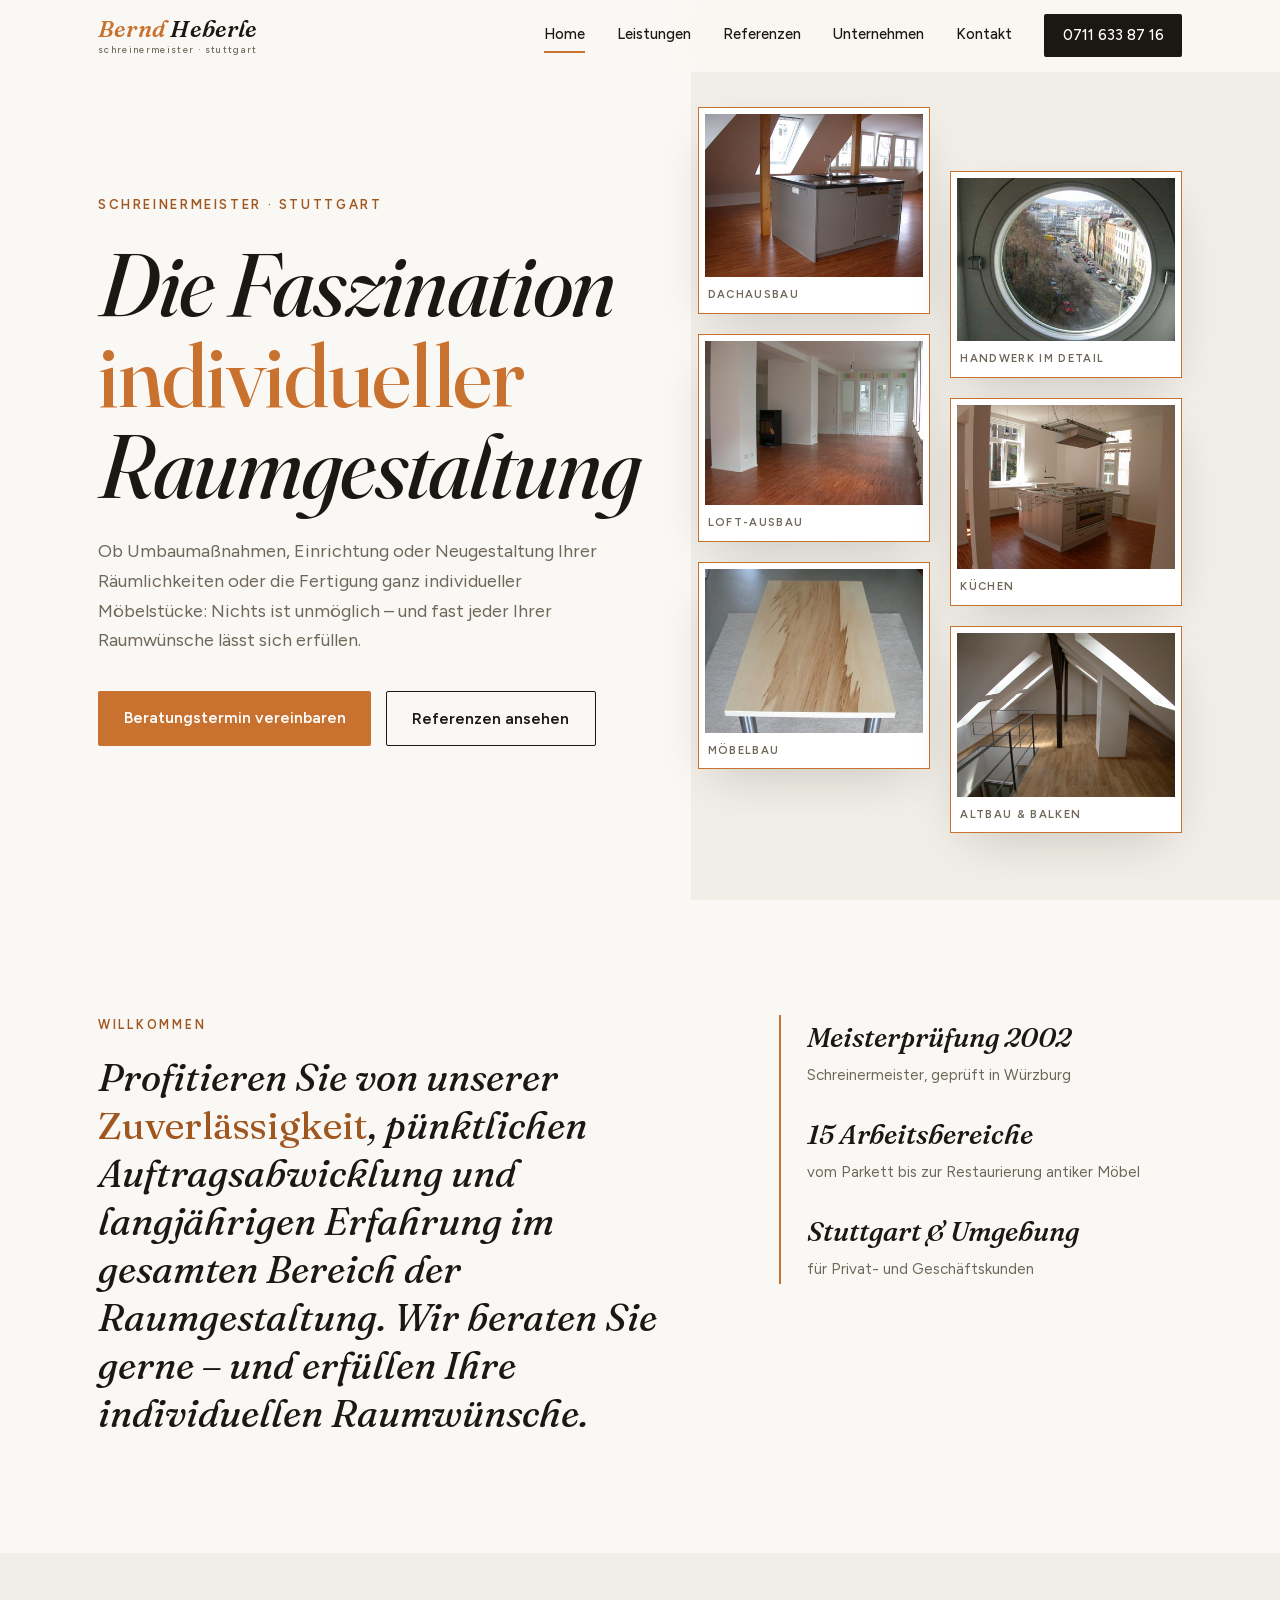
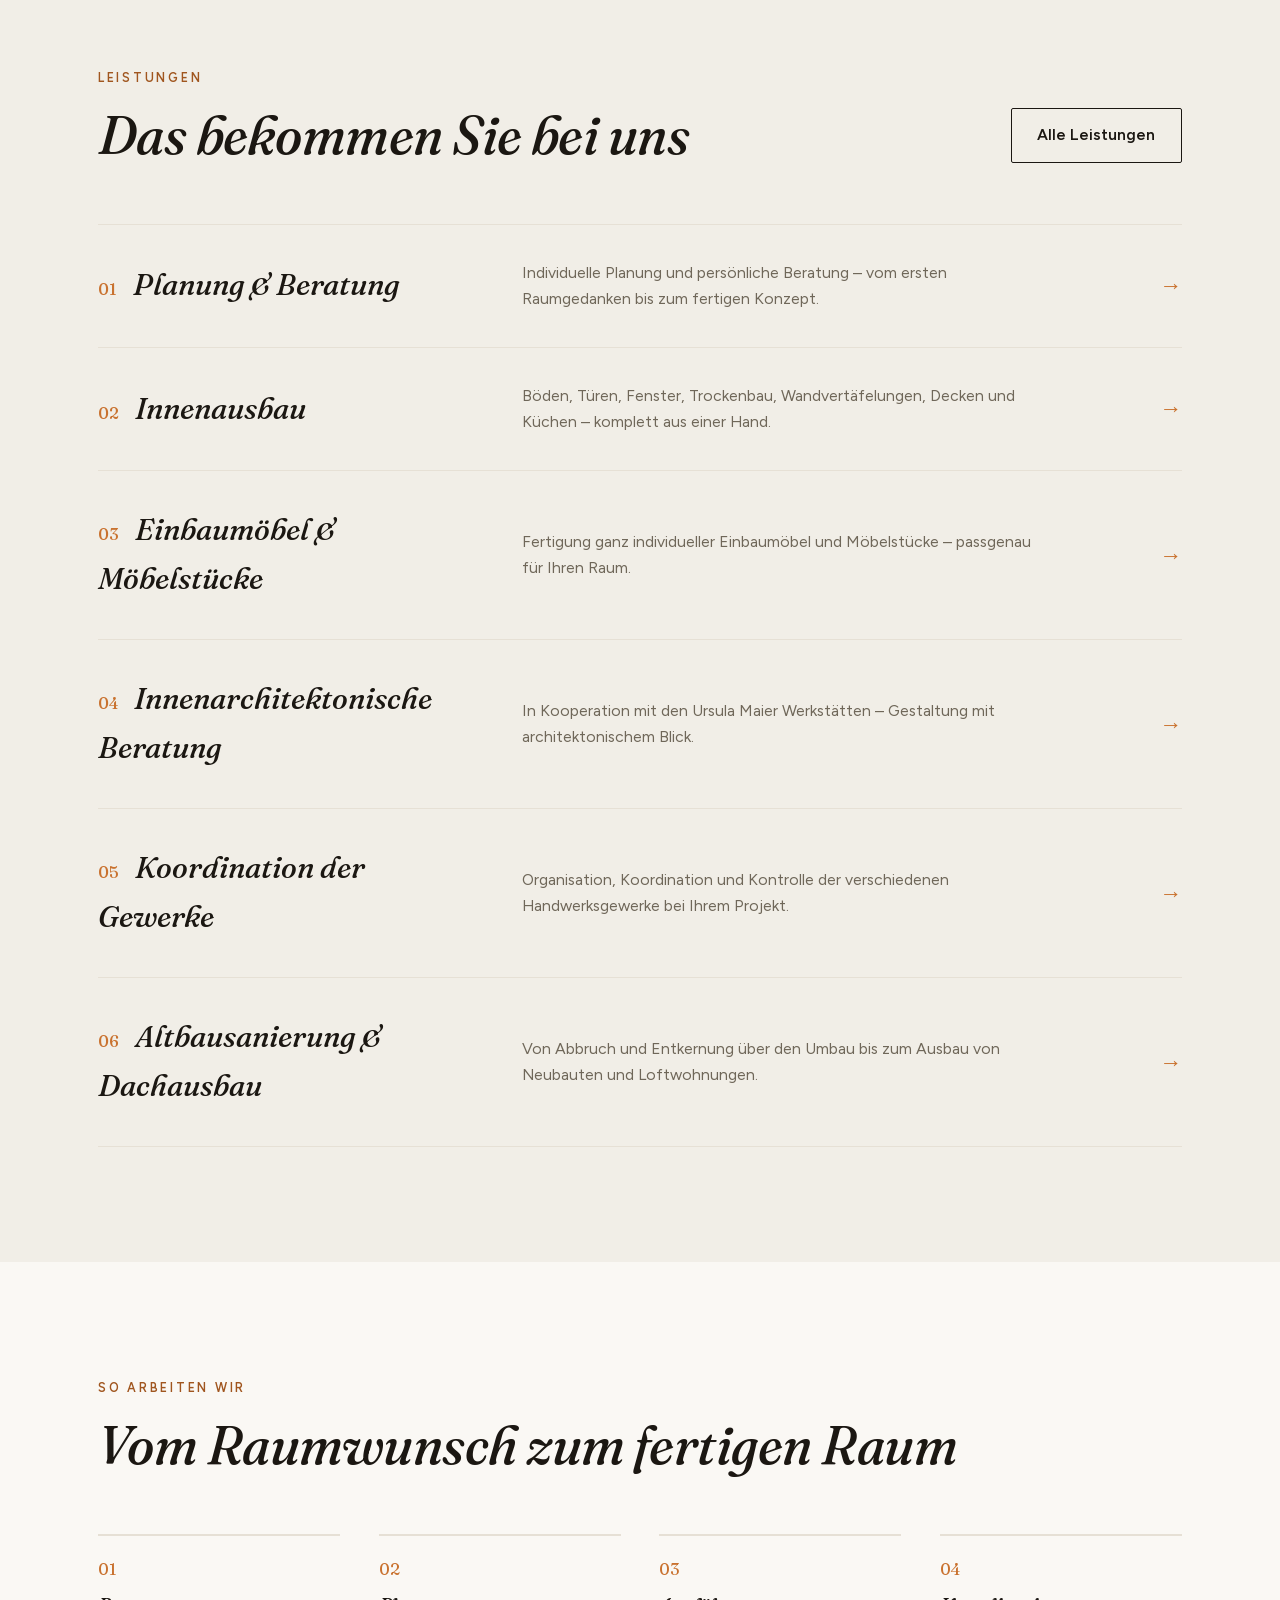
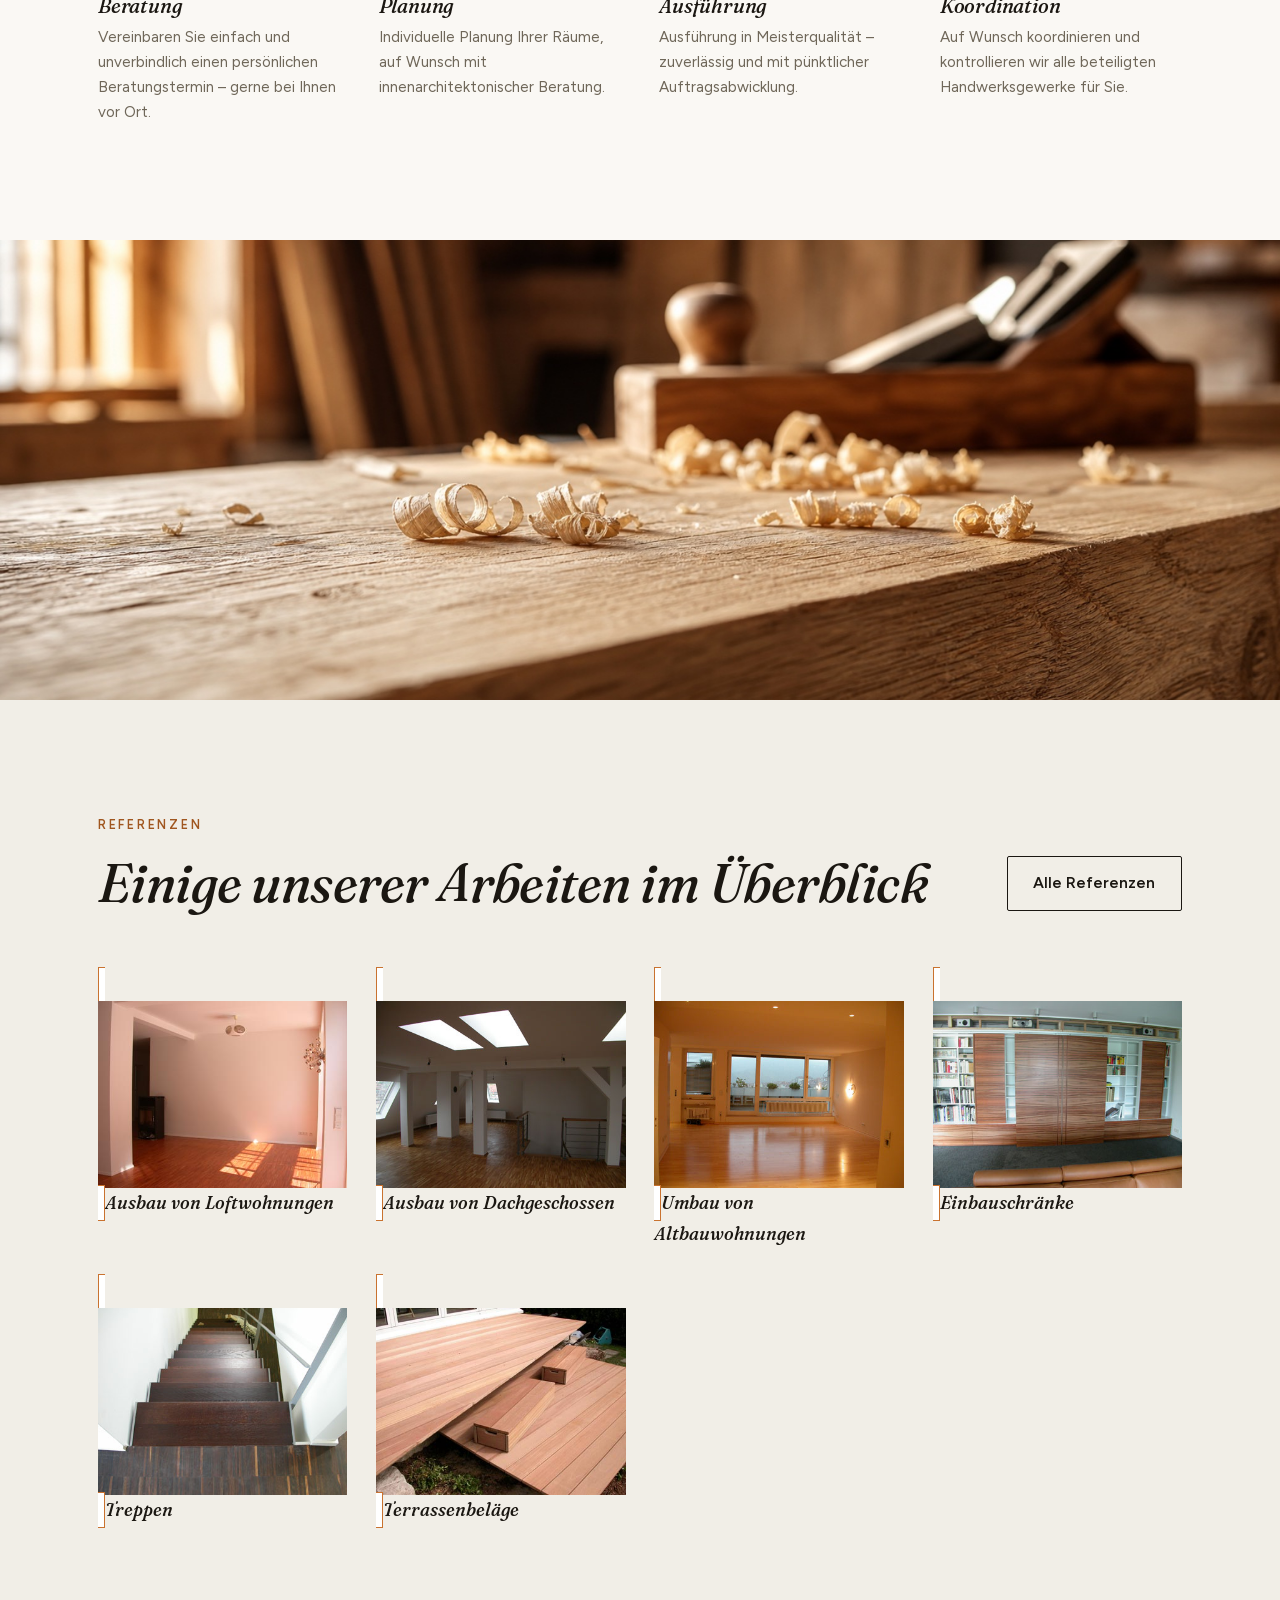
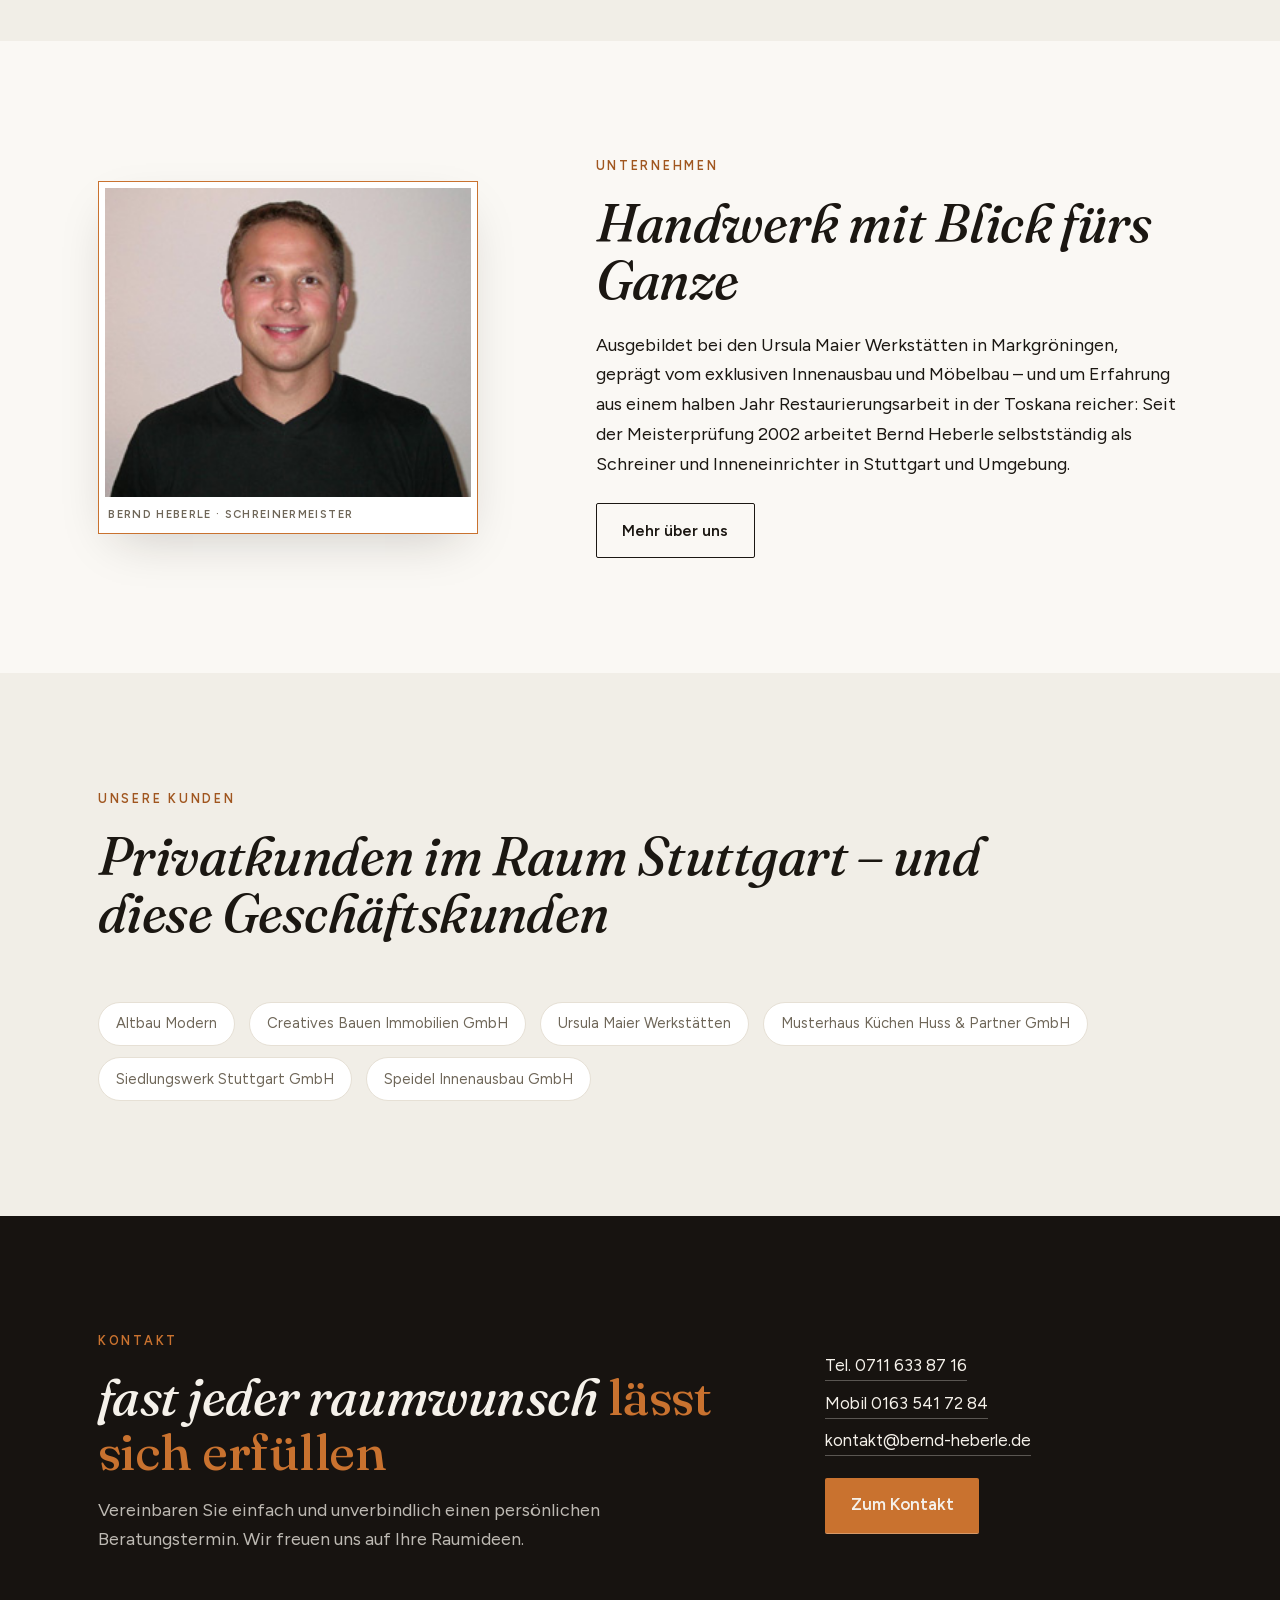
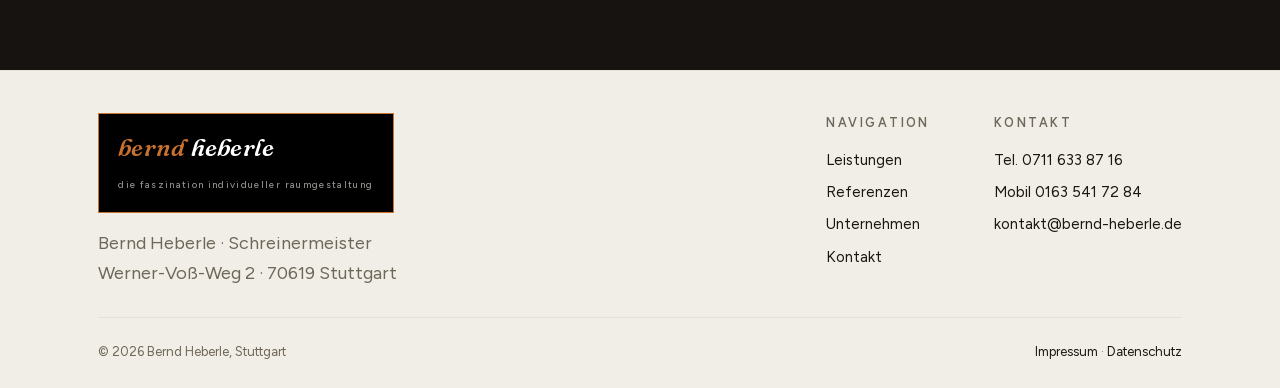
==== commit 3c13b0ec: "Firmenname im Logo und Hero-Headline gross schreiben Das Logo oben links stand auf allen Seiten klei" ====
--- a/index.html
+++ b/index.html
@@ -35,8 +35,8 @@
 
 <header class="nav" id="nav">
   <div class="nav__inner">
-    <a class="brand" href="index.html" aria-label="bernd heberle – Startseite">
-      <span class="brand__mark"><em>bernd</em>&nbsp;heberle</span>
+    <a class="brand" href="index.html" aria-label="Bernd Heberle – Startseite">
+      <span class="brand__mark"><em>Bernd</em>&nbsp;Heberle</span>
       <span class="brand__sub">schreinermeister · stuttgart</span>
     </a>
     <button class="nav__burger" id="navBurger" aria-label="Menü öffnen" aria-expanded="false">
@@ -60,7 +60,7 @@
     <div class="wrap hero__inner">
       <div>
         <p class="hero__eyeline">Schreinermeister · Stuttgart</p>
-        <h1 class="hero__title">die faszination <em>individueller</em> raumgestaltung</h1>
+        <h1 class="hero__title">Die Faszination <em>individueller</em> Raumgestaltung</h1>
         <p class="hero__copy">Ob Umbaumaßnahmen, Einrichtung oder Neugestaltung Ihrer Räumlichkeiten
         oder die Fertigung ganz individueller Möbelstücke: Nichts ist unmöglich – und fast jeder
         Ihrer Raumwünsche lässt sich erfüllen.</p>
@@ -194,6 +194,9 @@
     </div>
   </section>
 
+  <!-- Atmosphäre-Slot: erscheint automatisch, sobald img/atmo-holz.jpg existiert -->
+  <div class="atmo" data-src="img/atmo-holz.jpg" data-alt="Gehobelte Holzoberfläche in der Schreinerwerkstatt" aria-hidden="true"></div>
+
   <!-- Referenzen-Teaser -->
   <section class="section section--alt">
     <div class="wrap">
--- a/css/style.css
+++ b/css/style.css
@@ -237,7 +237,6 @@
   font-weight: 440;
   line-height: 1.02;
   letter-spacing: -0.015em;
-  text-transform: lowercase;
   max-width: 9.5em;
 }
 .hero__title em {
@@ -573,6 +572,8 @@
 .recht { max-width: 46rem; }
 .recht h1 { font-size: clamp(2rem, 1.6rem + 2vw, 3rem); margin-bottom: 1.6rem; }
 .recht h2 { font-size: 1.35rem; margin: 2.2rem 0 0.7rem; }
+.recht h3 { font-family: var(--sans); font-size: 1.02rem; font-weight: 600; margin: 1.4rem 0 0.4rem; }
+.recht a { color: var(--accent-deep); }
 .recht p + p { margin-top: 0.9rem; }
 .recht .hinweis {
   background: var(--accent-soft);
@@ -598,16 +599,16 @@
 .atmo.loaded { display: block; }
 .atmo img { width: 100%; height: 100%; object-fit: cover; position: absolute; inset: 0; }
 
-/* ---------- Footer ---------- */
-.footer { background: var(--dark); color: rgba(245, 241, 234, 0.72); padding-block: 3.2rem 2rem; }
-.footer a { color: var(--dark-ink); text-decoration: none; }
-.footer a:hover { color: var(--accent); }
+/* ---------- Footer (hell — bewusst abgesetzt vom dunklen CTA-Band) ---------- */
+.footer { background: var(--bg-alt); color: var(--muted); padding-block: 2.6rem 1.6rem; border-top: 1px solid var(--line); }
+.footer a { color: var(--ink); text-decoration: none; }
+.footer a:hover { color: var(--accent-deep); }
 .footer__grid {
   display: grid;
   grid-template-columns: minmax(0, 1.2fr) auto auto;
   gap: clamp(2rem, 5vw, 4rem);
-  padding-bottom: 2.2rem;
-  border-bottom: 1px solid rgba(245, 241, 234, 0.14);
+  padding-bottom: 1.8rem;
+  border-bottom: 1px solid var(--line);
 }
 .footer__brandbox {
   display: inline-block;
@@ -623,7 +624,7 @@
   font-weight: 600;
   letter-spacing: 0.2em;
   text-transform: uppercase;
-  color: rgba(245, 241, 234, 0.5);
+  color: var(--muted);
   margin-bottom: 0.9rem;
 }
 .footer__col ul { display: grid; gap: 0.45rem; font-size: 0.95rem; }
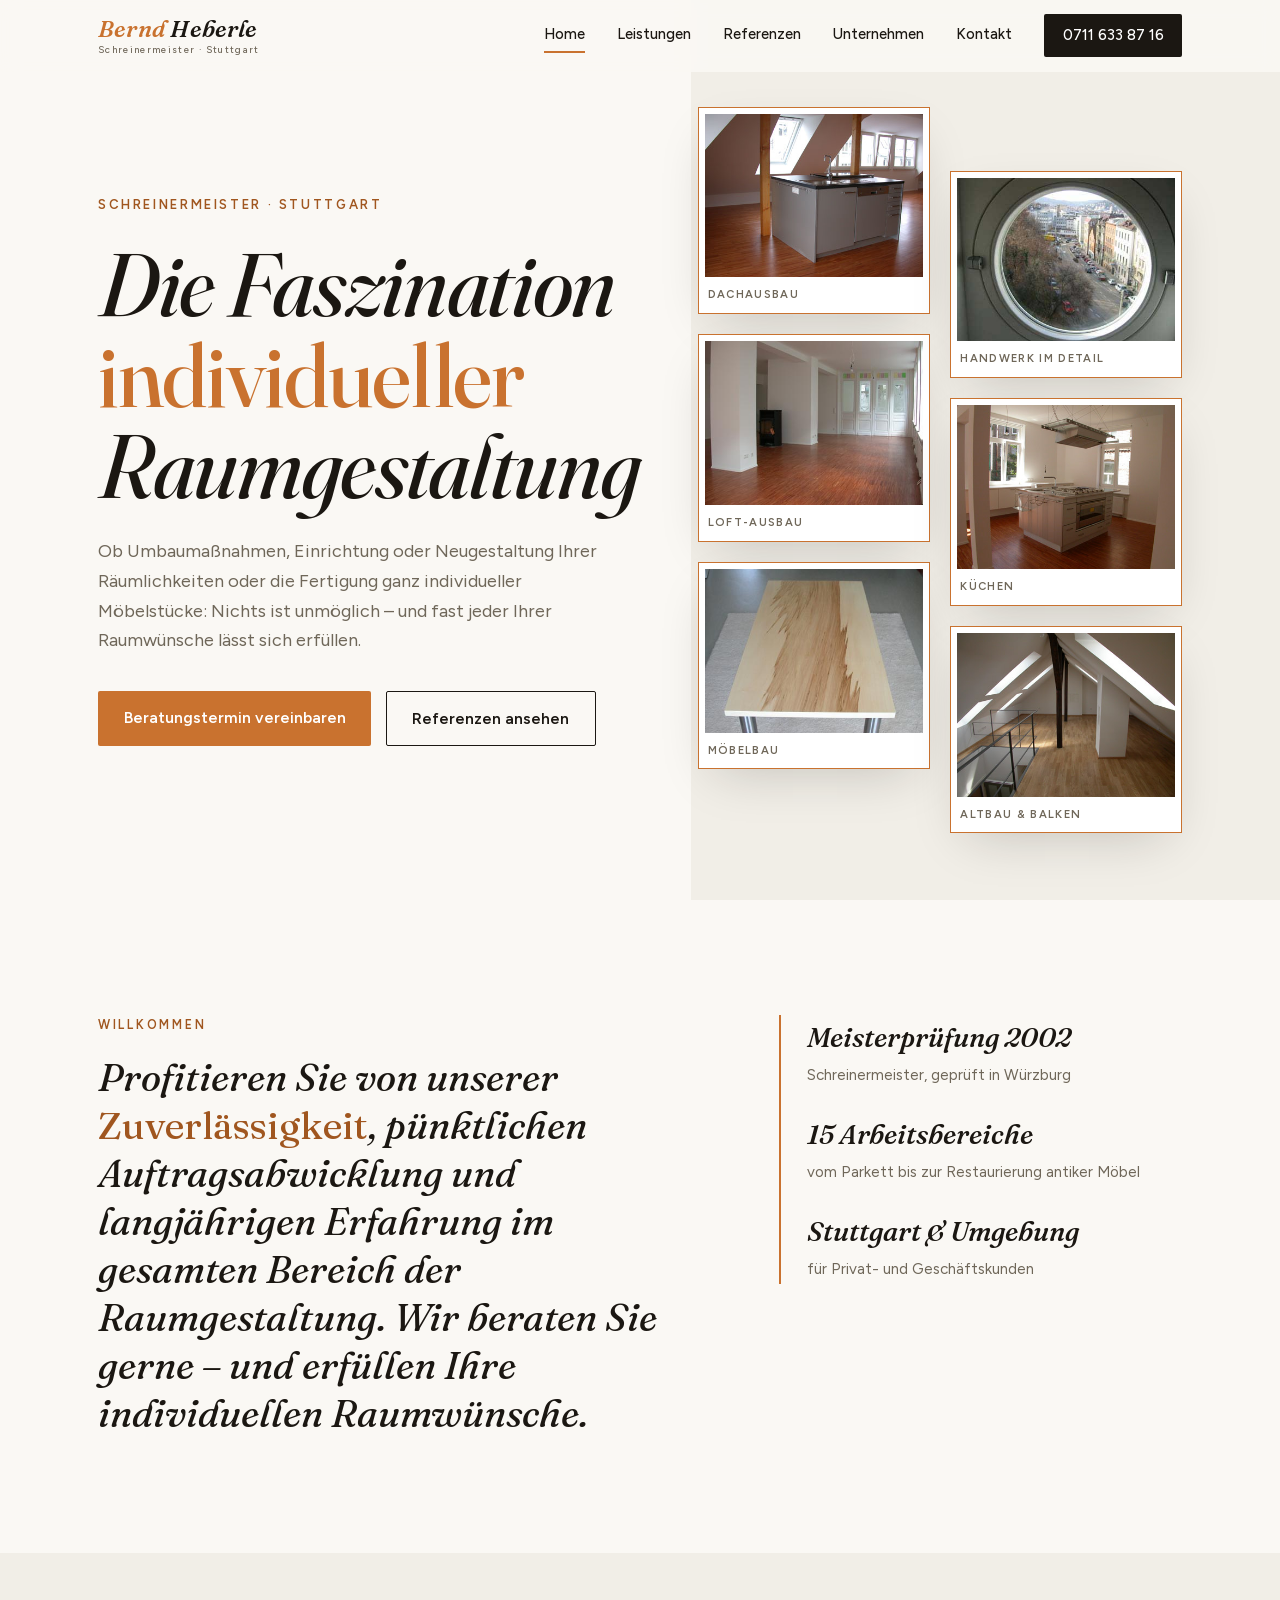
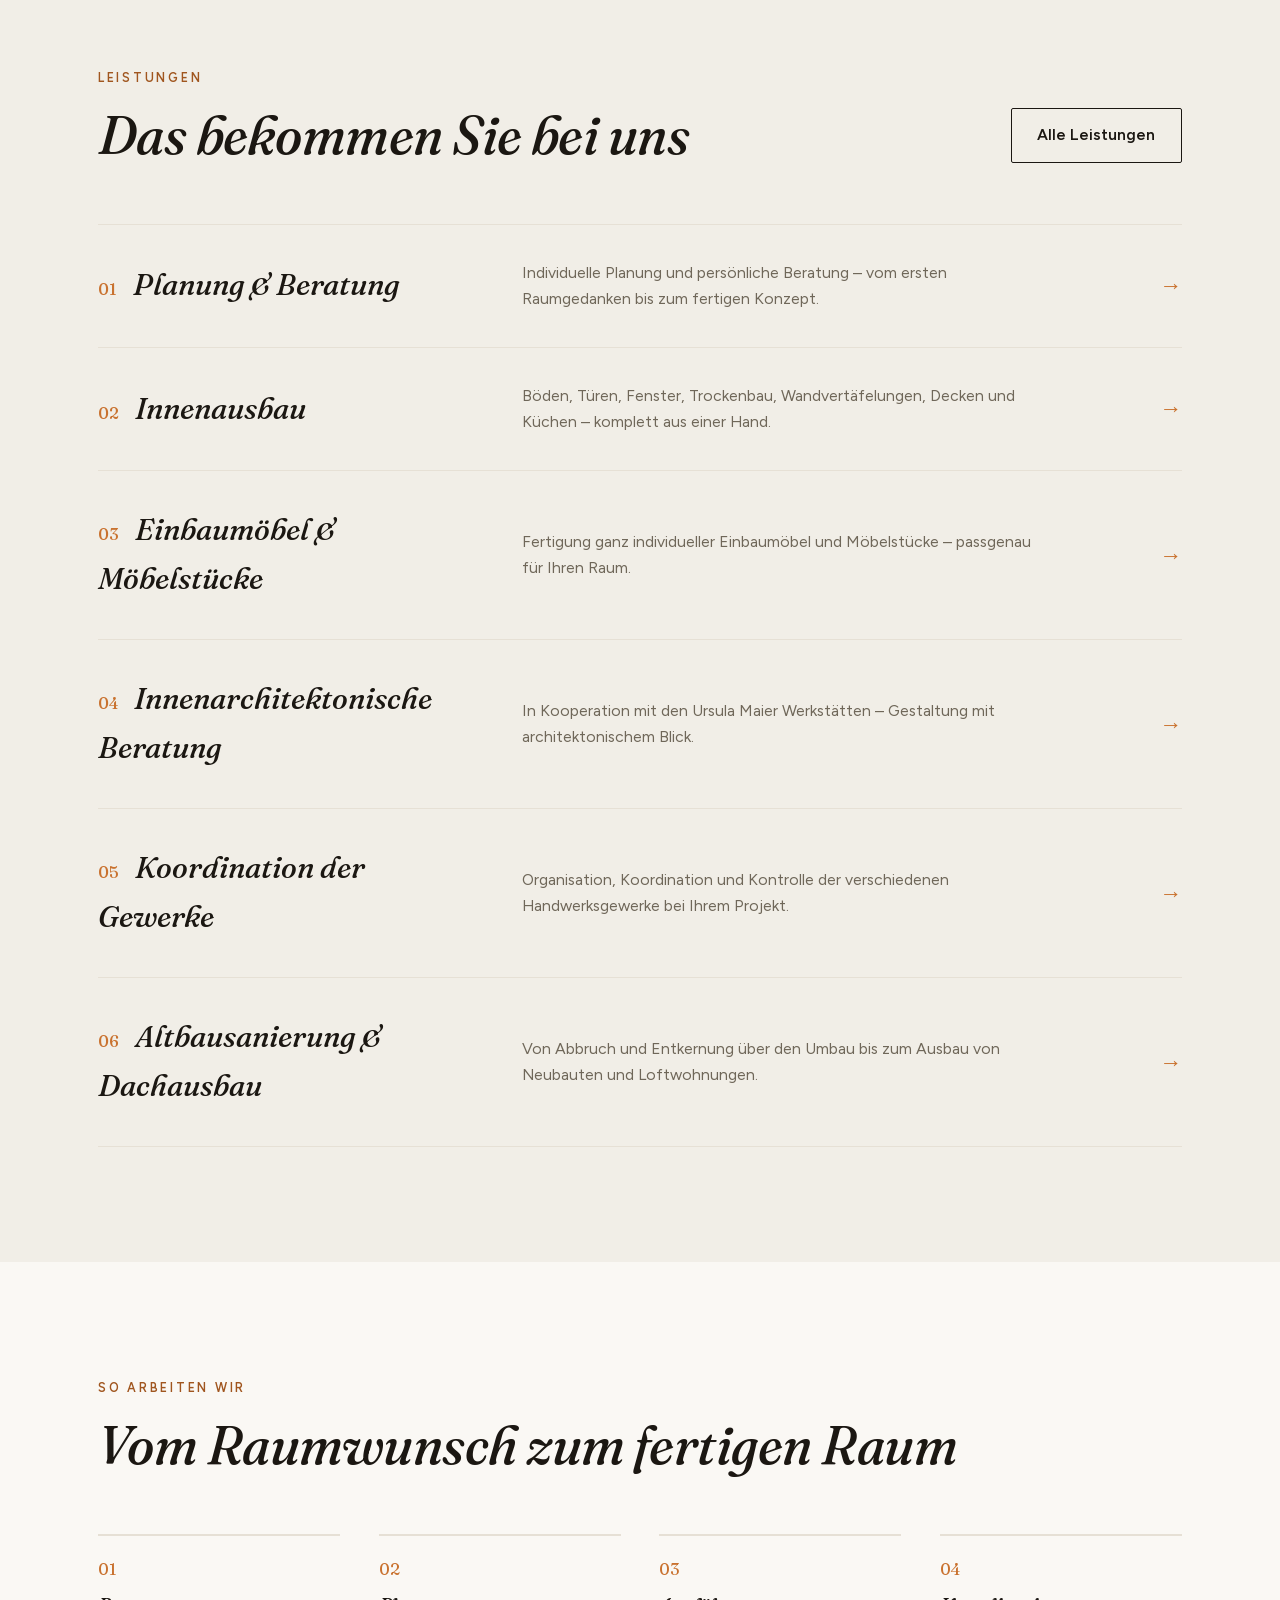
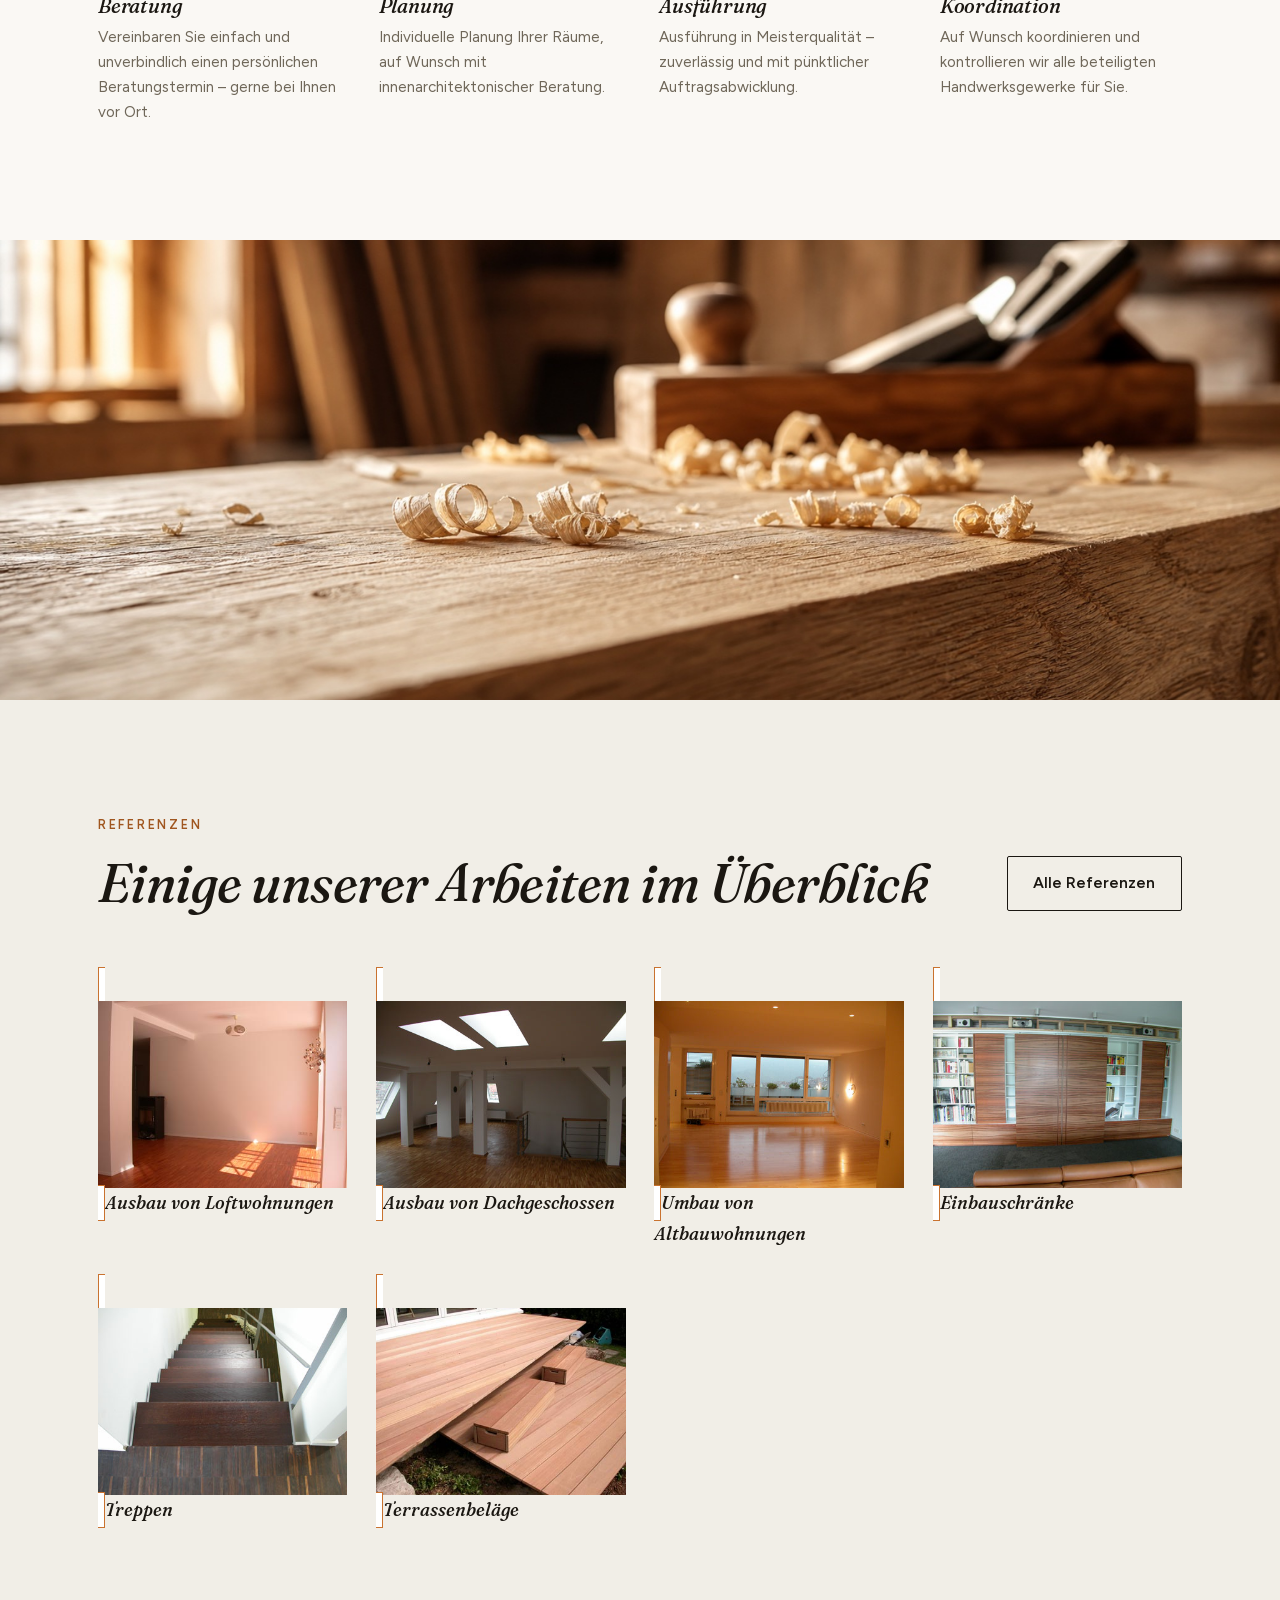
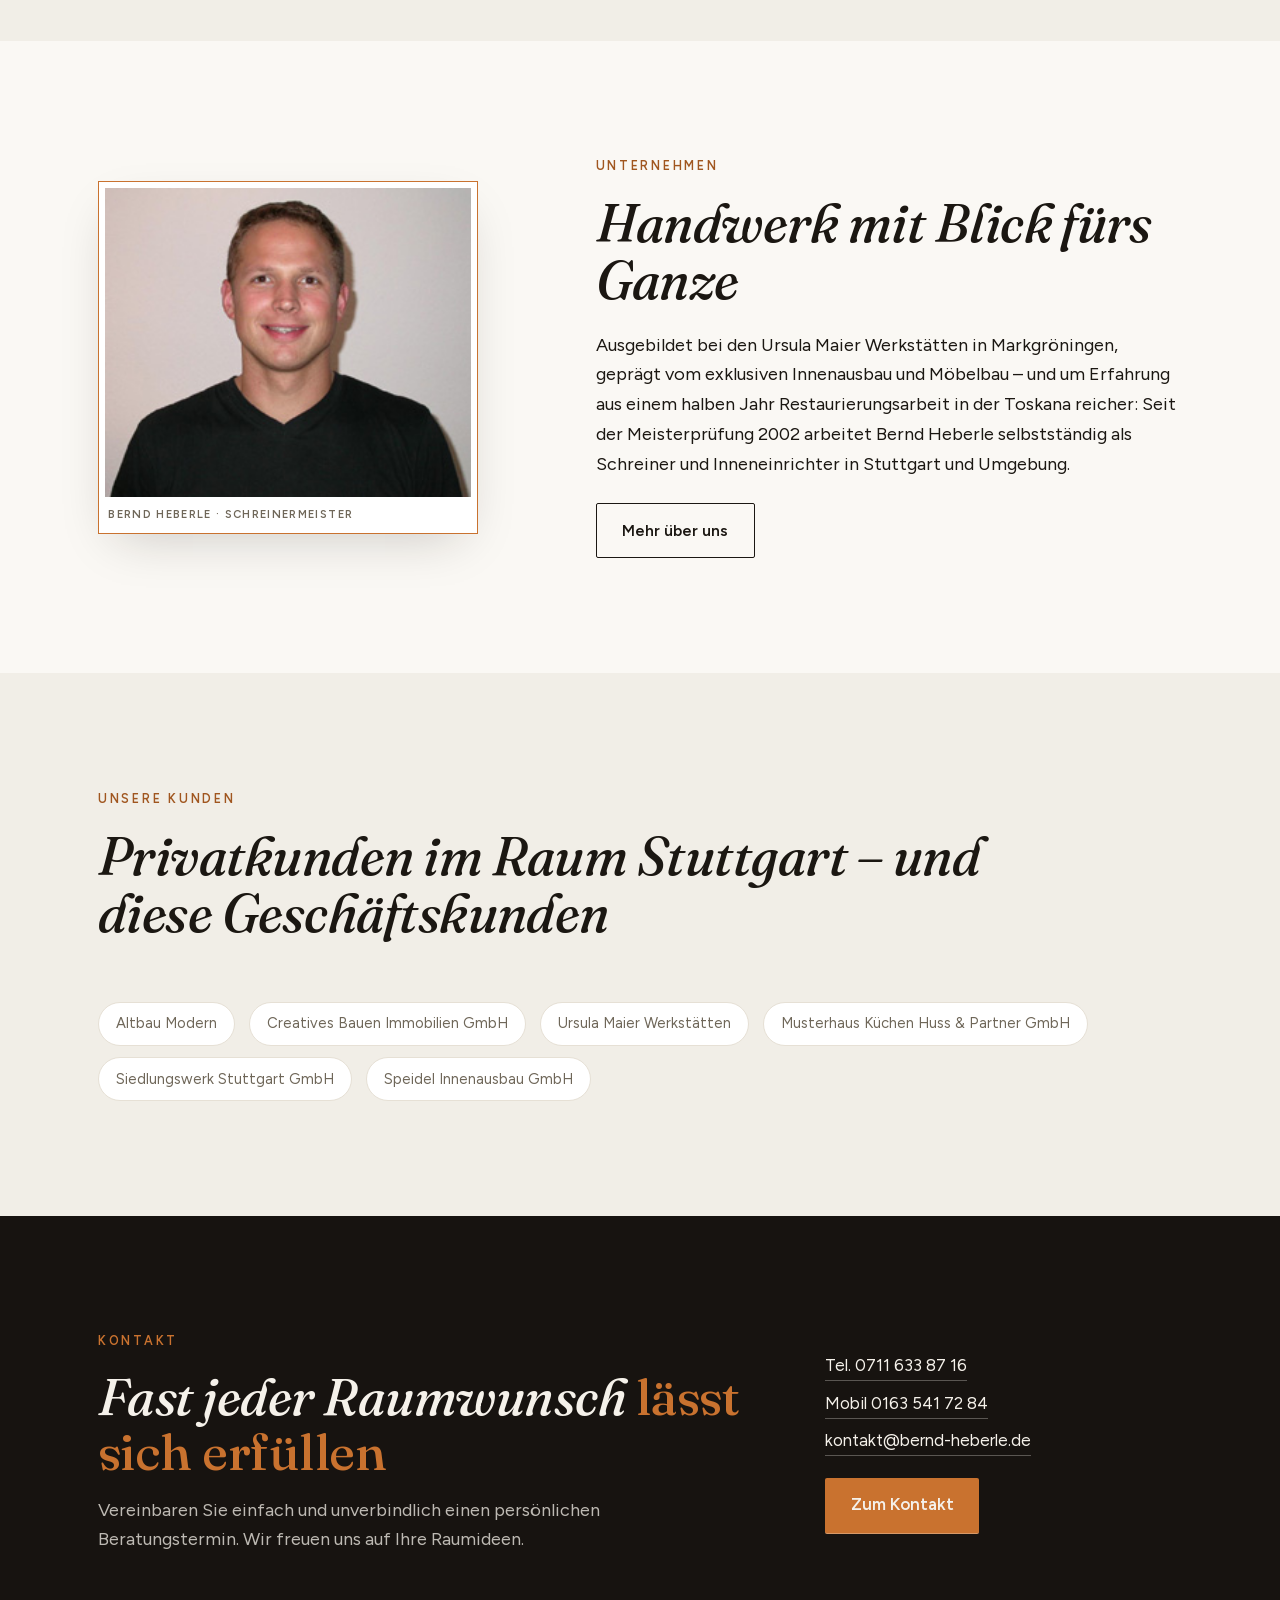
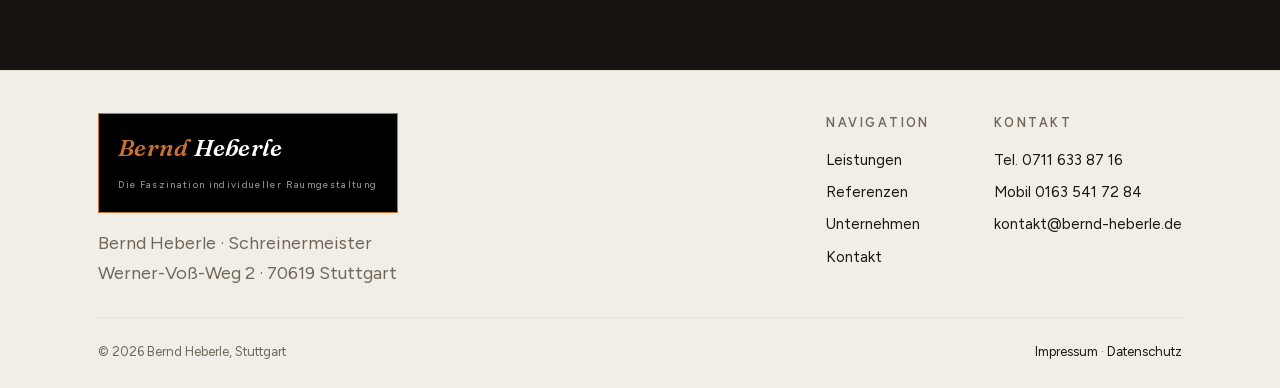
==== commit 0b516774: "Kleinschreibung als Stilmittel aufgeben: korrekte Rechtschreibung ueberall Die durchgehende Kleinsch" ====
--- a/index.html
+++ b/index.html
@@ -9,7 +9,7 @@
 <link rel="preload" href="fonts/fraunces-var-latin.woff2" as="font" type="font/woff2" crossorigin>
 <link rel="preload" href="fonts/figtree-var-latin.woff2" as="font" type="font/woff2" crossorigin>
 <link rel="icon" href="favicon.svg" type="image/svg+xml">
-<link rel="stylesheet" href="css/style.css">
+<link rel="stylesheet" href="css/style.css?v=3">
 <script type="application/ld+json">
 {
   "@context": "https://schema.org",
@@ -37,7 +37,7 @@
   <div class="nav__inner">
     <a class="brand" href="index.html" aria-label="Bernd Heberle – Startseite">
       <span class="brand__mark"><em>Bernd</em>&nbsp;Heberle</span>
-      <span class="brand__sub">schreinermeister · stuttgart</span>
+      <span class="brand__sub">Schreinermeister · Stuttgart</span>
     </a>
     <button class="nav__burger" id="navBurger" aria-label="Menü öffnen" aria-expanded="false">
       <span></span><span></span><span></span>
@@ -280,7 +280,7 @@
     <div class="wrap cta-band__inner">
       <div class="reveal">
         <span class="kicker">Kontakt</span>
-        <h2>fast jeder raumwunsch <em>lässt sich erfüllen</em></h2>
+        <h2>Fast jeder Raumwunsch <em>lässt sich erfüllen</em></h2>
         <p>Vereinbaren Sie einfach und unverbindlich einen persönlichen Beratungstermin.
         Wir freuen uns auf Ihre Raumideen.</p>
       </div>
@@ -300,8 +300,8 @@
     <div class="footer__grid">
       <div>
         <div class="footer__brandbox">
-          <span class="brand__mark"><em>bernd</em>&nbsp;heberle</span><br>
-          <span class="brand__sub">die faszination individueller raumgestaltung</span>
+          <span class="brand__mark"><em>Bernd</em>&nbsp;Heberle</span><br>
+          <span class="brand__sub">Die Faszination individueller Raumgestaltung</span>
         </div>
         <p>Bernd Heberle · Schreinermeister<br>Werner-Voß-Weg 2 · 70619 Stuttgart</p>
       </div>
@@ -330,6 +330,6 @@
   </div>
 </footer>
 
-<script src="js/main.js"></script>
+<script src="js/main.js?v=3"></script>
 </body>
 </html>
--- a/css/style.css
+++ b/css/style.css
@@ -533,7 +533,7 @@
   gap: clamp(2rem, 5vw, 4rem);
   align-items: center;
 }
-.cta-band h2 { font-size: clamp(1.9rem, 1.4rem + 2.6vw, 3.2rem); text-transform: lowercase; }
+.cta-band h2 { font-size: clamp(1.9rem, 1.4rem + 2.6vw, 3.2rem); }
 .cta-band h2 em { font-style: italic; color: var(--accent); }
 .cta-band p { color: rgba(245, 241, 234, 0.75); margin-top: 1rem; max-width: 30em; }
 .cta-band__kontakt { display: grid; gap: 0.55rem; justify-items: start; }
@@ -588,7 +588,6 @@
 .pagehead h1 {
   font-size: clamp(2.4rem, 1.8rem + 3.4vw, 4.6rem);
   font-weight: 450;
-  text-transform: lowercase;
   max-width: 14em;
 }
 .pagehead h1 em { font-style: italic; color: var(--accent); }
